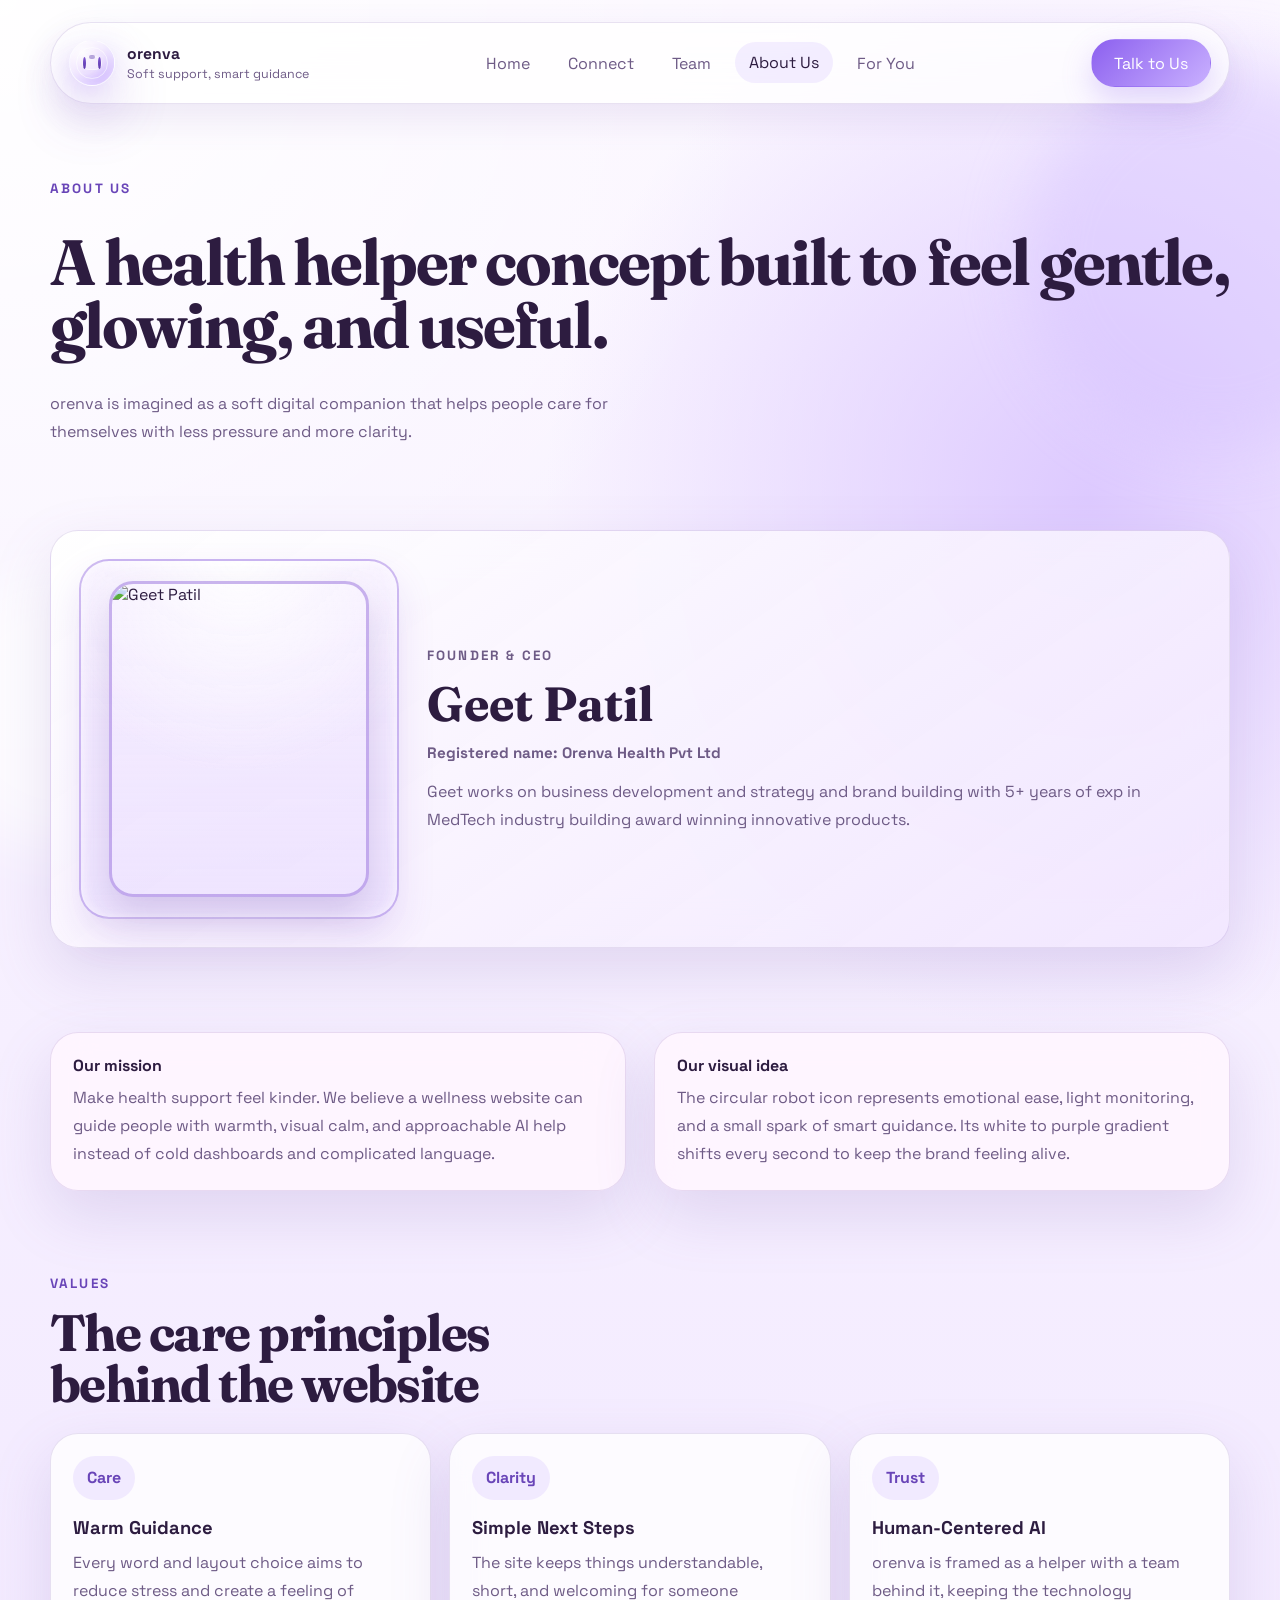
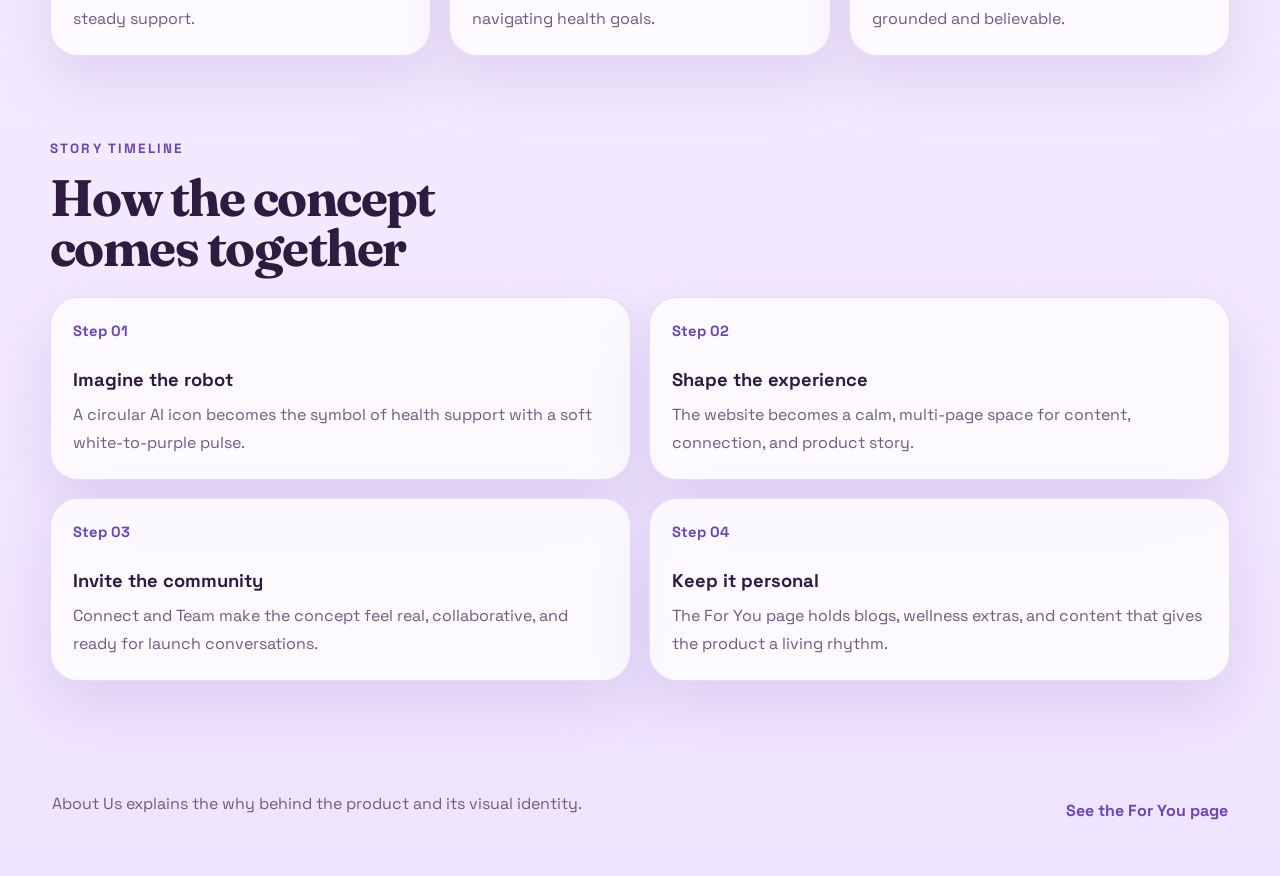
==== about.html @ 9d2106e4 "Add files via upload" ====
<!doctype html>
<html lang="en">
  <head>
    <meta charset="UTF-8" />
    <meta name="viewport" content="width=device-width, initial-scale=1.0" />
    <title>About Us | orenva</title>
    <meta
      name="description"
      content="Learn the story, mission, and values behind the orenva health-helper robot website."
    />
    <link rel="stylesheet" href="./styles.css" />
    <script defer src="./main.js"></script>
  </head>
  <body data-page="about">
    <div class="site-shell">
      <header class="site-header">
        <a class="brand" href="./index.html" aria-label="orenva home">
          <span class="brand-mark">
            <span class="orb-bot orb-bot--small" data-orb aria-hidden="true">
              <span class="orb-face">
                <span class="eye"></span>
                <span class="eye"></span>
                <span class="mouth"></span>
              </span>
            </span>
          </span>
          <span class="brand-copy">
            <strong>orenva</strong>
            <small>Soft support, smart guidance</small>
          </span>
        </a>

        <nav class="site-nav" aria-label="Primary">
          <a href="./index.html" data-nav-link="home">Home</a>
          <a href="./connect.html" data-nav-link="connect">Connect</a>
          <a href="./team.html" data-nav-link="team">Team</a>
          <a href="./about.html" data-nav-link="about">About Us</a>
          <a href="./for-you.html" data-nav-link="for-you">For You</a>
        </nav>

        <a class="button nav-cta" href="./connect.html">Talk to Us</a>
      </header>

      <main class="page-main">
        <section class="page-hero" data-reveal>
          <p class="eyebrow">About Us</p>
          <h1 class="page-title">A health helper concept built to feel gentle, glowing, and useful.</h1>
          <p class="page-subtitle">
            orenva is imagined as a soft digital companion that helps
            people care for themselves with less pressure and more clarity.
          </p>
        </section>

        <section class="section" data-reveal>
          <article class="team-card founder-card founder-card--about">
            <div class="founder-portrait-frame">
              <img
                class="founder-portrait"
                src="./assets/geet-patil-photo.jpeg"
                alt="Geet Patil"
              />
            </div>
            <div class="founder-copy">
              <p class="eyebrow founder-label">Founder &amp; CEO</p>
              <h2>Geet Patil</h2>
              <p class="registered-name">Registered name: Orenva Health Pvt Ltd</p>
              <p>
                Geet works on business development and strategy and brand
                building with 5+ years of exp in MedTech industry building award
                winning innovative products.
              </p>
            </div>
          </article>
        </section>

        <section class="section about-layout">
          <div class="page-intro" data-reveal>
            <div class="page-panel">
              <strong>Our mission</strong>
              <p class="footer-note">
                Make health support feel kinder. We believe a wellness website
                can guide people with warmth, visual calm, and approachable AI
                help instead of cold dashboards and complicated language.
              </p>
            </div>
          </div>

          <aside data-reveal>
            <div class="page-panel">
              <strong>Our visual idea</strong>
              <p class="footer-note">
                The circular robot icon represents emotional ease, light
                monitoring, and a small spark of smart guidance. Its white to
                purple gradient shifts every second to keep the brand feeling
                alive.
              </p>
            </div>
          </aside>
        </section>

        <section class="section" data-reveal>
          <div class="section-heading">
            <p class="eyebrow">Values</p>
            <h2 class="section-title">The care principles behind the website</h2>
          </div>

          <div class="card-grid card-grid--three">
            <article class="surface-card">
              <span class="icon-chip">Care</span>
              <h3>Warm Guidance</h3>
              <p>Every word and layout choice aims to reduce stress and create a feeling of steady support.</p>
            </article>
            <article class="surface-card">
              <span class="icon-chip">Clarity</span>
              <h3>Simple Next Steps</h3>
              <p>The site keeps things understandable, short, and welcoming for someone navigating health goals.</p>
            </article>
            <article class="surface-card">
              <span class="icon-chip">Trust</span>
              <h3>Human-Centered AI</h3>
              <p>orenva is framed as a helper with a team behind it, keeping the technology grounded and believable.</p>
            </article>
          </div>
        </section>

        <section class="section" data-reveal>
          <div class="section-heading">
            <p class="eyebrow">Story Timeline</p>
            <h2 class="section-title">How the concept comes together</h2>
          </div>

          <div class="timeline">
            <article class="timeline-item">
              <span>Step 01</span>
              <h3>Imagine the robot</h3>
              <p>A circular AI icon becomes the symbol of health support with a soft white-to-purple pulse.</p>
            </article>
            <article class="timeline-item">
              <span>Step 02</span>
              <h3>Shape the experience</h3>
              <p>The website becomes a calm, multi-page space for content, connection, and product story.</p>
            </article>
            <article class="timeline-item">
              <span>Step 03</span>
              <h3>Invite the community</h3>
              <p>Connect and Team make the concept feel real, collaborative, and ready for launch conversations.</p>
            </article>
            <article class="timeline-item">
              <span>Step 04</span>
              <h3>Keep it personal</h3>
              <p>The For You page holds blogs, wellness extras, and content that gives the product a living rhythm.</p>
            </article>
          </div>
        </section>
      </main>

      <footer class="site-footer">
        <p>About Us explains the why behind the product and its visual identity.</p>
        <a class="text-link" href="./for-you.html">See the For You page</a>
      </footer>
    </div>
  </body>
</html>
---- styles.css ----
@import url("https://fonts.googleapis.com/css2?family=Fraunces:wght@600;700&family=Space+Grotesk:wght@400;500;700&display=swap");

:root {
  color-scheme: light;
  --bg: #f7f1ff;
  --bg-soft: #f1e7ff;
  --surface: rgba(255, 255, 255, 0.78);
  --surface-strong: #ffffff;
  --surface-tint: rgba(255, 245, 255, 0.9);
  --ink: #2d1c40;
  --ink-soft: #6e5b86;
  --line: rgba(129, 95, 179, 0.18);
  --accent: #b391ff;
  --accent-strong: #8e63f0;
  --accent-deep: #6945b8;
  --accent-fog: rgba(179, 145, 255, 0.18);
  --shadow: 0 24px 60px rgba(130, 99, 176, 0.18);
  --radius-xl: 28px;
  --radius-lg: 22px;
  --radius-md: 16px;
  --transition: 220ms ease;
}

*,
*::before,
*::after {
  box-sizing: border-box;
}

html {
  scroll-behavior: smooth;
}

body {
  margin: 0;
  min-height: 100vh;
  color: var(--ink);
  font-family: "Space Grotesk", sans-serif;
  background:
    radial-gradient(circle at top left, rgba(255, 255, 255, 0.95), rgba(255, 255, 255, 0) 28%),
    radial-gradient(circle at 85% 20%, rgba(218, 197, 255, 0.9), rgba(218, 197, 255, 0) 24%),
    linear-gradient(180deg, #fcf8ff 0%, #f6efff 42%, #efe4ff 100%);
  overflow-x: hidden;
  position: relative;
}

body::before,
body::after {
  content: "";
  position: fixed;
  inset: auto;
  border-radius: 999px;
  z-index: 0;
  filter: blur(30px);
  pointer-events: none;
}

body::before {
  width: 24rem;
  height: 24rem;
  top: 4rem;
  right: -8rem;
  background: rgba(213, 194, 255, 0.45);
}

body::after {
  width: 18rem;
  height: 18rem;
  bottom: 3rem;
  left: -5rem;
  background: rgba(255, 255, 255, 0.7);
}

a {
  color: inherit;
  text-decoration: none;
}

img {
  max-width: 100%;
  display: block;
}

.site-shell {
  width: min(1180px, calc(100% - 32px));
  margin: 0 auto;
  padding: 22px 0 40px;
  position: relative;
  z-index: 1;
}

.site-header {
  position: sticky;
  top: 18px;
  z-index: 4;
  display: flex;
  align-items: center;
  justify-content: space-between;
  gap: 18px;
  flex-wrap: wrap;
  padding: 16px 18px;
  border: 1px solid var(--line);
  border-radius: 999px;
  background: rgba(255, 255, 255, 0.76);
  backdrop-filter: blur(18px);
  box-shadow: 0 14px 36px rgba(118, 84, 170, 0.12);
}

.brand {
  display: inline-flex;
  align-items: center;
  gap: 12px;
}

.brand-copy {
  display: grid;
  gap: 2px;
}

.brand-copy strong {
  font-size: 0.98rem;
}

.brand-copy small {
  color: var(--ink-soft);
  font-size: 0.78rem;
}

.site-nav {
  display: flex;
  align-items: center;
  justify-content: center;
  flex-wrap: wrap;
  gap: 10px;
}

.site-nav a {
  padding: 10px 14px;
  border-radius: 999px;
  color: var(--ink-soft);
  transition:
    color var(--transition),
    background-color var(--transition),
    transform var(--transition);
}

.site-nav a:hover,
.site-nav a.is-active {
  color: var(--ink);
  background: rgba(179, 145, 255, 0.15);
  transform: translateY(-1px);
}

.page-main {
  padding-top: 34px;
}

.hero,
.section--split,
.connect-layout,
.about-layout {
  display: grid;
  grid-template-columns: repeat(2, minmax(0, 1fr));
  gap: 28px;
  align-items: center;
}

.hero {
  min-height: calc(100vh - 180px);
}

.hero-copy,
.hero-visual,
.section-copy,
.page-intro {
  position: relative;
}

.eyebrow {
  margin: 0 0 16px;
  font-size: 0.84rem;
  font-weight: 700;
  letter-spacing: 0.16em;
  text-transform: uppercase;
  color: var(--accent-deep);
}

.display,
.section-title,
.page-title {
  margin: 0;
  font-family: "Fraunces", serif;
  line-height: 0.98;
  letter-spacing: -0.03em;
}

.display {
  font-size: clamp(3.4rem, 7vw, 6.4rem);
  max-width: 11ch;
}

.page-title {
  font-size: clamp(2.8rem, 5vw, 4.8rem);
}

.section-title {
  font-size: clamp(2.1rem, 4vw, 3.2rem);
  max-width: 14ch;
}

.lead,
.section-subtitle,
.page-subtitle,
.surface-card p,
.team-card p,
.stat-card p,
.contact-card p,
.resource-card p,
.quote-card p,
.timeline-item p,
.footer-note {
  margin: 0;
  line-height: 1.75;
  color: var(--ink-soft);
}

.lead {
  margin-top: 20px;
  max-width: 58ch;
  font-size: 1.05rem;
}

.page-subtitle,
.section-subtitle {
  margin-top: 16px;
  max-width: 62ch;
}

.section,
.page-hero {
  padding: 42px 0;
}

.section-heading {
  margin-bottom: 24px;
}

.hero-actions,
.chip-row,
.meta-row {
  display: flex;
  align-items: center;
  gap: 14px;
  flex-wrap: wrap;
}

.button,
button,
input,
select,
textarea {
  font: inherit;
}

.button {
  display: inline-flex;
  align-items: center;
  justify-content: center;
  min-height: 48px;
  padding: 0 20px;
  border-radius: 999px;
  border: 1px solid transparent;
  background: linear-gradient(135deg, #8c60ef 0%, #c9b0ff 100%);
  color: #ffffff;
  box-shadow: 0 12px 30px rgba(142, 99, 240, 0.26);
  transition:
    transform var(--transition),
    box-shadow var(--transition),
    background-color var(--transition);
}

.button:hover {
  transform: translateY(-2px);
  box-shadow: 0 16px 34px rgba(142, 99, 240, 0.3);
}

.button-secondary {
  color: var(--ink);
  border-color: var(--line);
  background: rgba(255, 255, 255, 0.7);
  box-shadow: none;
}

.nav-cta {
  min-width: 120px;
}

.metric-list,
.stat-stack {
  display: grid;
  gap: 16px;
}

.metric-list {
  margin-top: 26px;
  grid-template-columns: repeat(3, minmax(0, 1fr));
}

.metric,
.stat-card,
.surface-card,
.contact-card,
.team-card,
.resource-card,
.quote-card,
.timeline-item,
.page-panel {
  border: 1px solid var(--line);
  border-radius: var(--radius-xl);
  background: var(--surface);
  backdrop-filter: blur(20px);
  box-shadow: var(--shadow);
}

.metric {
  padding: 18px;
}

.metric strong,
.stat-card strong {
  display: block;
  font-size: 1.15rem;
  margin-bottom: 8px;
}

.metric span,
.stat-label,
.team-role,
.blog-meta,
.timeline-item span {
  color: var(--ink-soft);
  font-size: 0.92rem;
}

.spotlight-panel {
  position: relative;
  padding: 28px;
  border-radius: 34px;
  background:
    linear-gradient(145deg, rgba(255, 255, 255, 0.9), rgba(244, 232, 255, 0.82)),
    linear-gradient(180deg, rgba(255, 255, 255, 0.6), rgba(255, 255, 255, 0));
  border: 1px solid rgba(129, 95, 179, 0.16);
  box-shadow: 0 30px 70px rgba(111, 77, 170, 0.18);
}

.orb-stage {
  position: relative;
  min-height: 360px;
  display: grid;
  place-items: center;
  overflow: hidden;
}

.orb-halo {
  position: absolute;
  border-radius: 999px;
  border: 1px solid rgba(180, 145, 255, 0.36);
}

.orb-halo--one {
  width: 72%;
  height: 72%;
}

.orb-halo--two {
  width: 88%;
  height: 88%;
  border-style: dashed;
  opacity: 0.7;
}

.orb-bot {
  position: relative;
  display: grid;
  place-items: center;
  aspect-ratio: 1;
  border-radius: 50%;
  background:
    radial-gradient(circle at 30% 28%, #ffffff 0%, #faf7ff 24%, #e9ddff 48%, #cfb4ff 72%, #af83ff 100%);
  border: 1px solid rgba(255, 255, 255, 0.88);
  box-shadow:
    inset 0 2px 16px rgba(255, 255, 255, 0.88),
    0 28px 56px rgba(138, 96, 201, 0.24);
  transition:
    background 900ms ease,
    box-shadow 900ms ease,
    transform 400ms ease;
  animation: orb-float 4s ease-in-out infinite;
}

.orb-bot::before {
  content: "";
  position: absolute;
  inset: -12%;
  z-index: -1;
  border-radius: inherit;
  background: conic-gradient(
    from 90deg,
    rgba(255, 255, 255, 0.05),
    rgba(195, 165, 255, 0.52),
    rgba(255, 255, 255, 0.08),
    rgba(214, 199, 255, 0.38)
  );
  filter: blur(12px);
}

.orb-bot::after {
  content: "";
  position: absolute;
  inset: 14%;
  border-radius: inherit;
  border: 1px solid rgba(255, 255, 255, 0.55);
}

.orb-bot[data-tone="white"] {
  background:
    radial-gradient(circle at 30% 28%, #ffffff 0%, #fffefe 26%, #f7f2ff 48%, #e2d7ff 72%, #cdb9f6 100%);
  box-shadow:
    inset 0 2px 16px rgba(255, 255, 255, 0.92),
    0 28px 56px rgba(138, 96, 201, 0.18);
}

.orb-bot[data-tone="purple"] {
  background:
    radial-gradient(circle at 30% 28%, #ffffff 0%, #f8f0ff 24%, #ecdfff 46%, #d0b8ff 68%, #a977ff 100%);
  box-shadow:
    inset 0 2px 16px rgba(255, 255, 255, 0.92),
    0 28px 56px rgba(125, 76, 205, 0.3);
}

.orb-bot--hero {
  width: min(340px, 72vw);
}

.orb-bot--small {
  width: 46px;
}

.orb-face {
  position: relative;
  width: 45%;
  height: 32%;
  display: flex;
  align-items: center;
  justify-content: center;
  gap: 12px;
  border-radius: 999px;
  background: rgba(255, 255, 255, 0.42);
  border: 1px solid rgba(255, 255, 255, 0.62);
  backdrop-filter: blur(10px);
}

.eye {
  width: 12px;
  height: 12px;
  border-radius: 50%;
  background: linear-gradient(180deg, #7f57d0 0%, #5c39ab 100%);
  box-shadow: 0 0 18px rgba(127, 87, 208, 0.35);
}

.mouth {
  position: absolute;
  bottom: 10px;
  width: 32%;
  height: 4px;
  border-radius: 999px;
  background: rgba(92, 57, 171, 0.42);
}

.hero-dashboard {
  display: grid;
  grid-template-columns: repeat(2, minmax(0, 1fr));
  gap: 16px;
  margin-top: 18px;
}

.stat-card,
.surface-card,
.contact-card,
.team-card,
.resource-card,
.timeline-item,
.page-panel {
  padding: 22px;
}

.stat-label,
.text-link {
  display: inline-flex;
  align-items: center;
  gap: 8px;
}

.text-link {
  margin-top: 14px;
  color: var(--accent-deep);
  font-weight: 700;
}

.text-link:hover {
  text-decoration: underline;
}

.card-grid,
.team-grid,
.blog-grid,
.contact-grid,
.mini-grid,
.timeline {
  display: grid;
  gap: 18px;
}

.contact-grid--offset {
  margin-top: 18px;
}

.card-grid--three,
.team-grid,
.contact-grid,
.mini-grid {
  grid-template-columns: repeat(3, minmax(0, 1fr));
}

.card-grid--two,
.blog-grid,
.timeline {
  grid-template-columns: repeat(2, minmax(0, 1fr));
}

.surface-card h3,
.team-card h3,
.resource-card h3,
.contact-card h3,
.timeline-item h3 {
  margin: 16px 0 10px;
  font-size: 1.15rem;
}

.surface-card--feature {
  min-height: 220px;
}

.icon-chip,
.chip {
  display: inline-flex;
  align-items: center;
  justify-content: center;
  min-width: 44px;
  min-height: 44px;
  padding: 0 14px;
  border-radius: 999px;
  background: rgba(179, 145, 255, 0.16);
  color: var(--accent-deep);
  font-weight: 700;
}

.chip {
  min-height: 38px;
  min-width: unset;
  font-size: 0.92rem;
}

.list {
  margin: 20px 0 0;
  padding-left: 18px;
  color: var(--ink-soft);
  line-height: 1.9;
}

.quote-card {
  padding: 28px;
  background:
    linear-gradient(145deg, rgba(255, 255, 255, 0.9), rgba(243, 233, 255, 0.84));
}

.quote-card p {
  font-family: "Fraunces", serif;
  font-size: 1.6rem;
  line-height: 1.35;
  color: var(--ink);
}

.quote-card span {
  display: inline-block;
  margin-top: 16px;
  color: var(--ink-soft);
}

.page-hero {
  display: grid;
  gap: 18px;
}

.page-panel {
  background: var(--surface-tint);
}

.contact-card strong,
.page-panel strong {
  display: block;
  margin-bottom: 8px;
}

.connect-form {
  display: grid;
  gap: 16px;
}

.field {
  display: grid;
  gap: 8px;
}

label {
  font-weight: 700;
  font-size: 0.94rem;
}

input,
select,
textarea {
  width: 100%;
  border: 1px solid rgba(131, 98, 179, 0.2);
  border-radius: 18px;
  background: rgba(255, 255, 255, 0.9);
  color: var(--ink);
  padding: 14px 16px;
  outline: none;
  transition:
    border-color var(--transition),
    box-shadow var(--transition),
    transform var(--transition);
}

textarea {
  min-height: 150px;
  resize: vertical;
}

input:focus,
select:focus,
textarea:focus {
  border-color: rgba(142, 99, 240, 0.4);
  box-shadow: 0 0 0 4px rgba(142, 99, 240, 0.12);
  transform: translateY(-1px);
}

.form-status {
  margin: 0;
  padding: 14px 16px;
  border-radius: 18px;
  background: rgba(179, 145, 255, 0.14);
  color: var(--accent-deep);
}

.avatar {
  width: 74px;
  height: 74px;
  border-radius: 24px;
  display: grid;
  place-items: center;
  font-family: "Fraunces", serif;
  font-size: 1.4rem;
  background: linear-gradient(145deg, #ffffff 0%, #ecdfff 100%);
  color: var(--accent-deep);
  box-shadow: inset 0 1px 10px rgba(255, 255, 255, 0.8);
}

.team-role {
  margin: 10px 0 0;
}

.founder-card {
  display: grid;
  grid-template-columns: minmax(240px, 320px) minmax(0, 1fr);
  gap: 28px;
  align-items: center;
  padding: 28px;
}

.founder-card h2 {
  margin: 0;
  font-family: "Fraunces", serif;
  font-size: clamp(2rem, 4vw, 3rem);
  line-height: 1;
}

.founder-card--about {
  background:
    linear-gradient(145deg, rgba(255, 255, 255, 0.94), rgba(241, 230, 255, 0.88));
}

.founder-copy {
  display: grid;
  gap: 12px;
}

.founder-label {
  margin-bottom: 0;
}

.registered-name {
  margin: 0;
  color: var(--accent-deep);
  font-size: 0.95rem;
  font-weight: 700;
}

.founder-portrait-frame {
  display: grid;
  place-items: center;
  min-height: 360px;
  padding: 20px;
  border-radius: 30px;
  border: 2px solid rgba(149, 110, 219, 0.42);
  background:
    radial-gradient(circle at top, rgba(255, 255, 255, 0.95), rgba(255, 255, 255, 0) 54%),
    linear-gradient(180deg, rgba(244, 235, 255, 0.92), rgba(233, 220, 255, 0.7));
  box-shadow:
    inset 0 1px 12px rgba(255, 255, 255, 0.75),
    0 18px 36px rgba(125, 76, 205, 0.15);
}

.founder-portrait {
  width: 100%;
  max-width: 260px;
  height: 100%;
  max-height: 420px;
  object-fit: cover;
  border-radius: 24px;
  border: 3px solid rgba(149, 110, 219, 0.5);
  box-shadow: 0 18px 34px rgba(86, 56, 150, 0.18);
}

.blog-card {
  padding: 24px;
  border-radius: var(--radius-xl);
  border: 1px solid var(--line);
  background:
    linear-gradient(145deg, rgba(255, 255, 255, 0.9), rgba(244, 236, 255, 0.86));
  box-shadow: var(--shadow);
}

.blog-card h3 {
  margin: 14px 0 10px;
  font-size: 1.18rem;
}

.blog-meta {
  display: inline-flex;
  align-items: center;
  padding: 8px 12px;
  border-radius: 999px;
  background: rgba(179, 145, 255, 0.12);
}

.timeline-item span {
  display: inline-block;
  margin-bottom: 12px;
  font-weight: 700;
  color: var(--accent-deep);
}

.site-footer {
  display: flex;
  align-items: center;
  justify-content: space-between;
  gap: 16px;
  flex-wrap: wrap;
  margin-top: 34px;
  padding: 20px 2px 6px;
  color: var(--ink-soft);
}

[data-reveal] {
  opacity: 0;
  transform: translateY(22px);
  transition:
    opacity 700ms ease,
    transform 700ms ease;
}

[data-reveal].is-visible {
  opacity: 1;
  transform: translateY(0);
}

@keyframes orb-float {
  0%,
  100% {
    transform: translateY(0);
  }
  50% {
    transform: translateY(-12px);
  }
}

@media (max-width: 960px) {
  .hero,
  .section--split,
  .connect-layout,
  .about-layout,
  .founder-card,
  .card-grid--two,
  .blog-grid,
  .timeline,
  .card-grid--three,
  .team-grid,
  .contact-grid,
  .mini-grid,
  .metric-list,
  .hero-dashboard {
    grid-template-columns: 1fr;
  }

  .site-header {
    border-radius: 28px;
  }

  .display,
  .page-title {
    max-width: none;
  }

  .hero {
    min-height: auto;
  }
}

@media (max-width: 680px) {
  .site-shell {
    width: min(100% - 20px, 1180px);
    padding-top: 14px;
  }

  .site-header {
    justify-content: center;
  }

  .spotlight-panel,
  .quote-card,
  .surface-card,
  .contact-card,
  .team-card,
  .blog-card,
  .resource-card,
  .timeline-item,
  .page-panel,
  .stat-card {
    padding: 20px;
  }

  .orb-stage {
    min-height: 290px;
  }

  .orb-bot--hero {
    width: min(260px, 72vw);
  }

  .founder-card {
    padding: 22px;
  }

  .founder-portrait-frame {
    min-height: 300px;
  }
}

@media (prefers-reduced-motion: reduce) {
  html {
    scroll-behavior: auto;
  }

  *,
  *::before,
  *::after {
    animation-duration: 0.01ms !important;
    animation-iteration-count: 1 !important;
    transition-duration: 0.01ms !important;
  }

  [data-reveal] {
    opacity: 1;
    transform: none;
  }
}
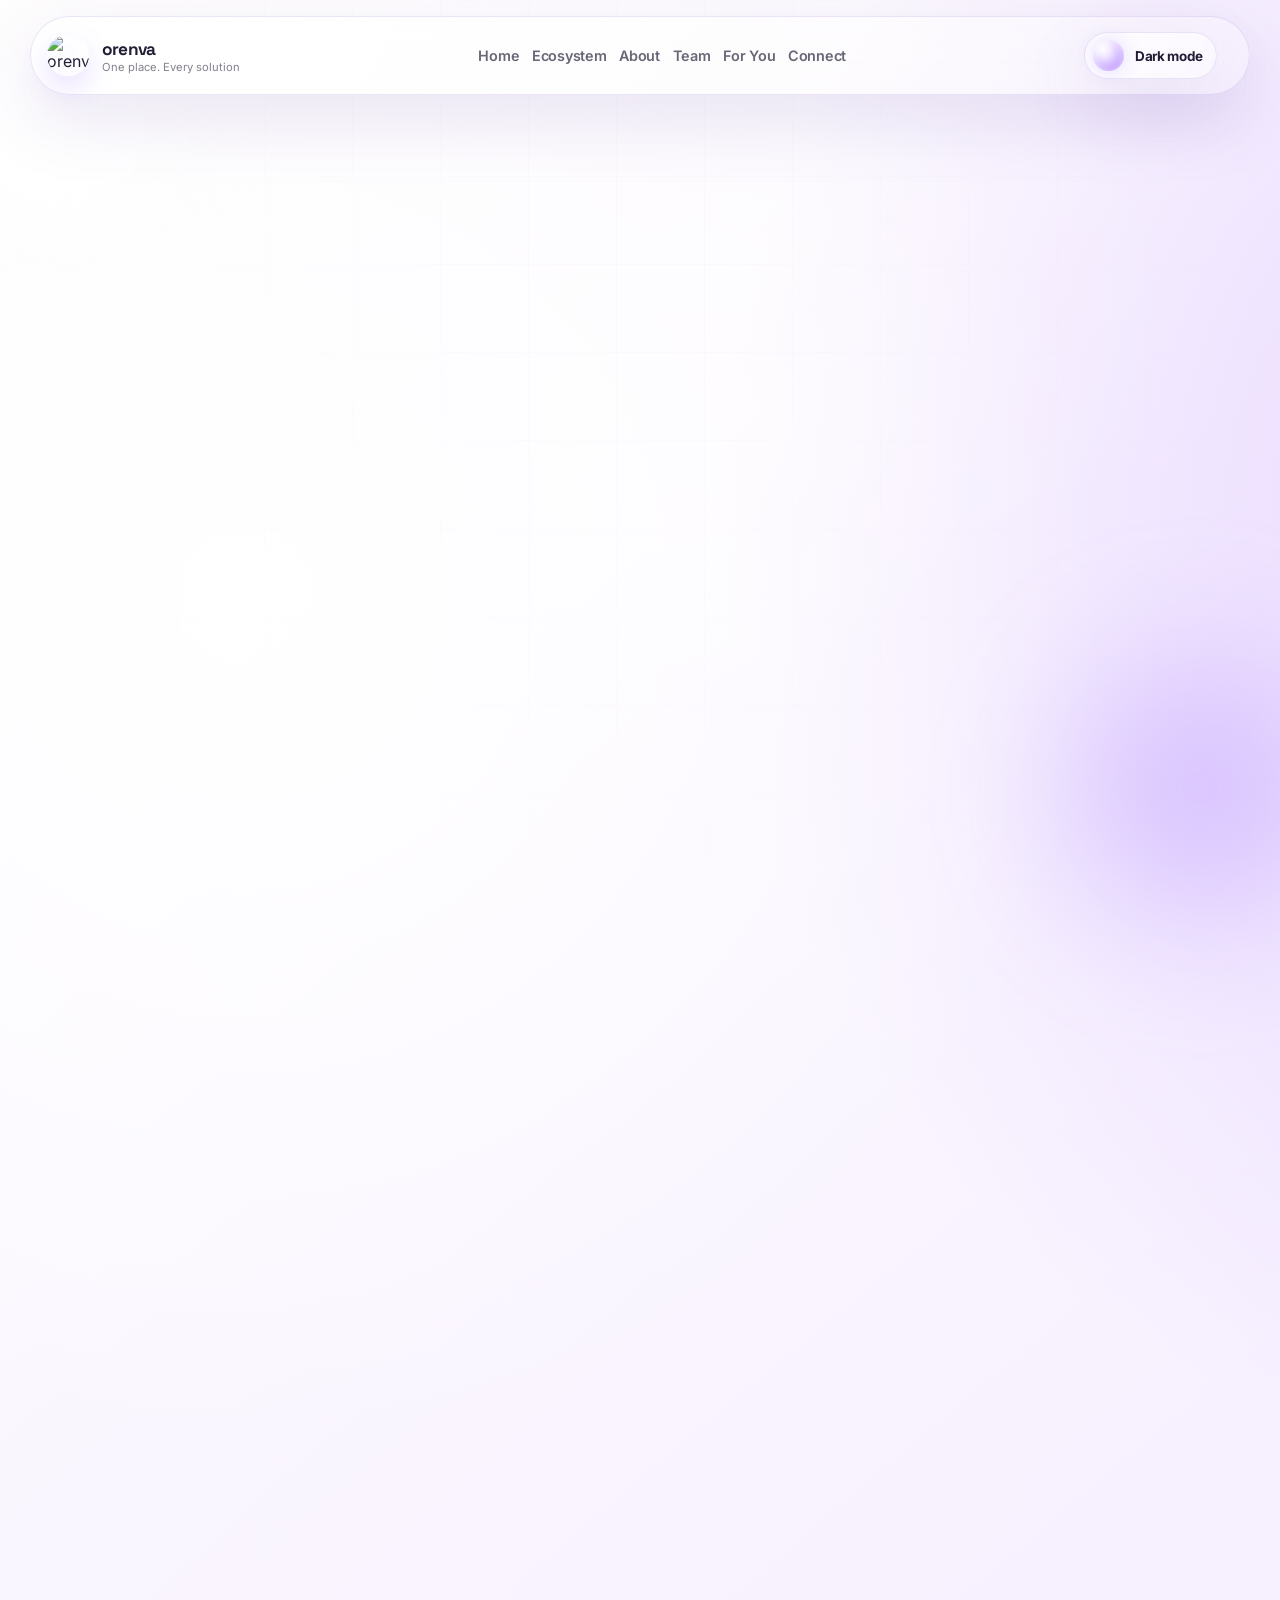
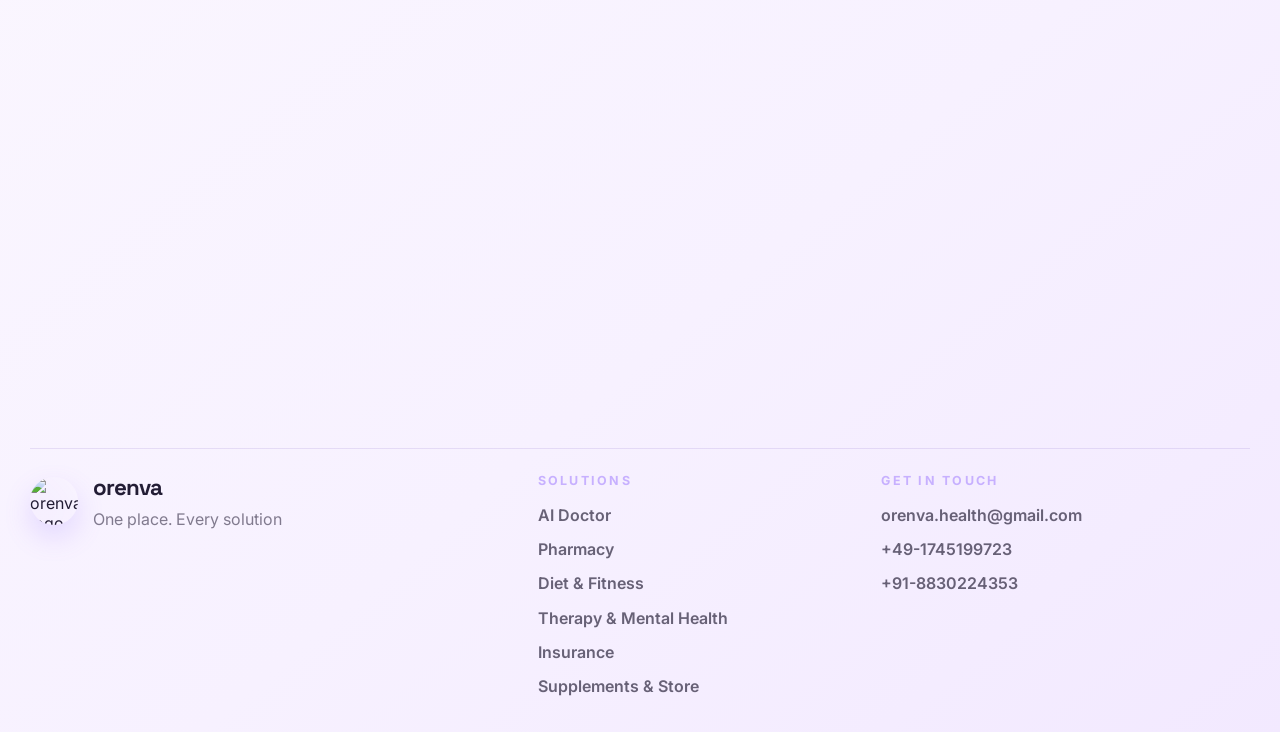
==== commit e293fd0e: "Add files via upload" ====
--- a/about.html
+++ b/about.html
@@ -1,163 +1,210 @@
 <!doctype html>
 <html lang="en">
   <head>
-    <meta charset="UTF-8" />
-    <meta name="viewport" content="width=device-width, initial-scale=1.0" />
-    <title>About Us | orenva</title>
+    <meta charset="utf-8" />
+    <meta
+      name="viewport"
+      content="width=device-width, initial-scale=1, viewport-fit=cover"
+    />
+    <title>About | orenva</title>
     <meta
       name="description"
-      content="Learn the story, mission, and values behind the orenva health-helper robot website."
+      content="Learn about orenva's mission, vision, and the future of unified healthcare AI."
     />
-    <link rel="stylesheet" href="./styles.css" />
-    <script defer src="./main.js"></script>
+    <link rel="icon" type="image/png" href="assets/orenva-logo.png" />
+    <link rel="apple-touch-icon" href="assets/orenva-logo.png" />
+    <link rel="preconnect" href="https://fonts.googleapis.com" />
+    <link rel="preconnect" href="https://fonts.gstatic.com" crossorigin />
+    <link
+      href="https://fonts.googleapis.com/css2?family=Inter:wght@400;500;600;700;800&amp;family=Space+Grotesk:wght@500;700&amp;display=swap"
+      rel="stylesheet"
+    />
+    <script>
+      (function () {
+        try {
+          var savedTheme = localStorage.getItem("orenva-theme");
+          if (savedTheme === "dark") {
+            document.documentElement.setAttribute("data-theme", "dark");
+          }
+        } catch (error) {}
+      })();
+    </script>
+    <link rel="stylesheet" href="styles.css" />
   </head>
-  <body data-page="about">
-    <div class="site-shell">
-      <header class="site-header">
-        <a class="brand" href="./index.html" aria-label="orenva home">
-          <span class="brand-mark">
-            <span class="orb-bot orb-bot--small" data-orb aria-hidden="true">
-              <span class="orb-face">
-                <span class="eye"></span>
-                <span class="eye"></span>
-                <span class="mouth"></span>
-              </span>
-            </span>
+  <body class="page-secondary page-about">
+    <div class="site-bg" aria-hidden="true"></div>
+    <div class="site-grid" aria-hidden="true"></div>
+
+    <header class="site-header">
+      <a class="brand" href="index.html" aria-label="orenva home">
+        <span class="brand-mark"><img class="brand-logo" src="assets/orenva-logo.png" alt="orenva logo" /></span>
+        <span class="brand-copy">
+          <strong>orenva</strong>
+          <span>One place. Every solution</span>
+        </span>
+      </a>
+
+      <button
+        class="menu-toggle"
+        type="button"
+        data-menu-toggle
+        aria-expanded="false"
+        aria-label="Toggle navigation"
+      >
+        <span></span>
+        <span></span>
+      </button>
+
+      <nav class="site-nav" data-menu>
+        <a href="index.html#hero">Home</a>
+        <a href="index.html#ecosystem">Ecosystem</a>
+        <a href="about.html">About</a>
+        <a href="team.html">Team</a>
+        <a href="for-you.html">For You</a>
+        <a href="connect.html">Connect</a>
+      </nav>
+
+      <button
+        class="theme-toggle"
+        type="button"
+        data-theme-toggle
+        aria-label="Toggle dark mode"
+        aria-pressed="false"
+      >
+        <span class="theme-toggle-orb"></span>
+        <span class="theme-toggle-text">Dark mode</span>
+      </button>
+    </header>
+
+    <main>
+      <section class="page-hero section-shell">
+        <div class="page-hero-copy" data-reveal>
+          <p class="eyebrow-pill">About orenva</p>
+          <h1>The future of healthcare should feel unified, calm, and intelligent.</h1>
+          <p>
+            orenva is built around one simple belief: healthcare works better when
+            guidance, fulfillment, support, and preventive care live in one
+            connected system instead of separate apps and disconnected providers.
+          </p>
+        </div>
+        <div class="page-orb-card glass-card" data-reveal>
+          <div class="page-orb"></div>
+          <p class="section-kicker">Living ecosystem</p>
+          <h2>Medical-grade trust with a premium AI interface.</h2>
+          <p>
+            Soft glass surfaces, flowing gradients, and smooth motion make the
+            product feel advanced without losing empathy.
+          </p>
+        </div>
+      </section>
+
+      <section class="section-shell content-section">
+        <div class="card-grid three-up">
+          <article class="glass-card reveal-card" data-reveal>
+            <p class="section-kicker">Mission</p>
+            <h3>Everything healthcare in one intelligent platform</h3>
+            <p>
+              Unite consultation, pharmacy, therapy, insurance, and wellness into
+              one coherent healthcare journey.
+            </p>
+          </article>
+          <article class="glass-card reveal-card" data-reveal>
+            <p class="section-kicker">Vision</p>
+            <h3>From fragmented care to connected care</h3>
+            <p>
+              Replace complexity with clarity so users feel guided at every stage of
+              their health journey.
+            </p>
+          </article>
+          <article class="glass-card reveal-card" data-reveal>
+            <p class="section-kicker">Design principle</p>
+            <h3>Advanced, reassuring, human-centered</h3>
+            <p>
+              The interface combines futuristic product storytelling with the calm
+              tone healthcare users need to trust.
+            </p>
+          </article>
+        </div>
+      </section>
+
+      <section class="section-shell content-section split-section">
+        <article class="glass-card large-copy-card" data-reveal>
+          <p class="section-kicker">Platform logic</p>
+          <h2>orenva behaves like one coordinated care layer.</h2>
+          <p>
+            A user can move from asking a health question to receiving pharmacy
+            guidance, wellness coaching, therapy support, insurance clarity, and
+            recommended products without losing context along the way.
+          </p>
+          <p>
+            That continuity is the core product idea: the platform becomes more
+            useful as it understands more of the user journey.
+          </p>
+        </article>
+
+        <div class="stack-column">
+          <article class="glass-card stacked-story" data-reveal>
+            <p class="section-kicker">Trust</p>
+            <p>Serious healthcare tone, clear language, and calm visual restraint.</p>
+          </article>
+          <article class="glass-card stacked-story" data-reveal>
+            <p class="section-kicker">Intelligence</p>
+            <p>AI acts like an orchestration layer, not just a chatbot surface.</p>
+          </article>
+          <article class="glass-card stacked-story" data-reveal>
+            <p class="section-kicker">Continuity</p>
+            <p>Every module compounds into one unified health context.</p>
+          </article>
+        </div>
+      </section>
+
+      <section class="section-shell content-section">
+        <article class="glass-card founder-card wide-founder" data-reveal>
+          <p class="section-kicker">Founder &amp; CEO</p>
+          <h2>Geet Patil</h2>
+          <p>
+            Geet works on business development and strategy and brand building with
+            5+ years of exp in MedTech industry building award winning innovative
+            products.
+          </p>
+        </article>
+      </section>
+    </main>
+
+    <footer class="site-footer">
+      <div class="footer-column footer-brand-column">
+        <a class="footer-brand-lockup" href="index.html" aria-label="orenva home">
+          <span class="brand-mark footer-mark">
+            <img class="brand-logo" src="assets/orenva-logo.png" alt="orenva logo" />
           </span>
-          <span class="brand-copy">
-            <strong>orenva</strong>
-            <small>Soft support, smart guidance</small>
-          </span>
+          <div>
+            <p class="footer-brand">orenva</p>
+            <p class="footer-copy">One place. Every solution</p>
+          </div>
         </a>
-
-        <nav class="site-nav" aria-label="Primary">
-          <a href="./index.html" data-nav-link="home">Home</a>
-          <a href="./connect.html" data-nav-link="connect">Connect</a>
-          <a href="./team.html" data-nav-link="team">Team</a>
-          <a href="./about.html" data-nav-link="about">About Us</a>
-          <a href="./for-you.html" data-nav-link="for-you">For You</a>
-        </nav>
-
-        <a class="button nav-cta" href="./connect.html">Talk to Us</a>
-      </header>
-
-      <main class="page-main">
-        <section class="page-hero" data-reveal>
-          <p class="eyebrow">About Us</p>
-          <h1 class="page-title">A health helper concept built to feel gentle, glowing, and useful.</h1>
-          <p class="page-subtitle">
-            orenva is imagined as a soft digital companion that helps
-            people care for themselves with less pressure and more clarity.
-          </p>
-        </section>
-
-        <section class="section" data-reveal>
-          <article class="team-card founder-card founder-card--about">
-            <div class="founder-portrait-frame">
-              <img
-                class="founder-portrait"
-                src="./assets/geet-patil-photo.jpeg"
-                alt="Geet Patil"
-              />
-            </div>
-            <div class="founder-copy">
-              <p class="eyebrow founder-label">Founder &amp; CEO</p>
-              <h2>Geet Patil</h2>
-              <p class="registered-name">Registered name: Orenva Health Pvt Ltd</p>
-              <p>
-                Geet works on business development and strategy and brand
-                building with 5+ years of exp in MedTech industry building award
-                winning innovative products.
-              </p>
-            </div>
-          </article>
-        </section>
-
-        <section class="section about-layout">
-          <div class="page-intro" data-reveal>
-            <div class="page-panel">
-              <strong>Our mission</strong>
-              <p class="footer-note">
-                Make health support feel kinder. We believe a wellness website
-                can guide people with warmth, visual calm, and approachable AI
-                help instead of cold dashboards and complicated language.
-              </p>
-            </div>
-          </div>
-
-          <aside data-reveal>
-            <div class="page-panel">
-              <strong>Our visual idea</strong>
-              <p class="footer-note">
-                The circular robot icon represents emotional ease, light
-                monitoring, and a small spark of smart guidance. Its white to
-                purple gradient shifts every second to keep the brand feeling
-                alive.
-              </p>
-            </div>
-          </aside>
-        </section>
-
-        <section class="section" data-reveal>
-          <div class="section-heading">
-            <p class="eyebrow">Values</p>
-            <h2 class="section-title">The care principles behind the website</h2>
-          </div>
-
-          <div class="card-grid card-grid--three">
-            <article class="surface-card">
-              <span class="icon-chip">Care</span>
-              <h3>Warm Guidance</h3>
-              <p>Every word and layout choice aims to reduce stress and create a feeling of steady support.</p>
-            </article>
-            <article class="surface-card">
-              <span class="icon-chip">Clarity</span>
-              <h3>Simple Next Steps</h3>
-              <p>The site keeps things understandable, short, and welcoming for someone navigating health goals.</p>
-            </article>
-            <article class="surface-card">
-              <span class="icon-chip">Trust</span>
-              <h3>Human-Centered AI</h3>
-              <p>orenva is framed as a helper with a team behind it, keeping the technology grounded and believable.</p>
-            </article>
-          </div>
-        </section>
-
-        <section class="section" data-reveal>
-          <div class="section-heading">
-            <p class="eyebrow">Story Timeline</p>
-            <h2 class="section-title">How the concept comes together</h2>
-          </div>
-
-          <div class="timeline">
-            <article class="timeline-item">
-              <span>Step 01</span>
-              <h3>Imagine the robot</h3>
-              <p>A circular AI icon becomes the symbol of health support with a soft white-to-purple pulse.</p>
-            </article>
-            <article class="timeline-item">
-              <span>Step 02</span>
-              <h3>Shape the experience</h3>
-              <p>The website becomes a calm, multi-page space for content, connection, and product story.</p>
-            </article>
-            <article class="timeline-item">
-              <span>Step 03</span>
-              <h3>Invite the community</h3>
-              <p>Connect and Team make the concept feel real, collaborative, and ready for launch conversations.</p>
-            </article>
-            <article class="timeline-item">
-              <span>Step 04</span>
-              <h3>Keep it personal</h3>
-              <p>The For You page holds blogs, wellness extras, and content that gives the product a living rhythm.</p>
-            </article>
-          </div>
-        </section>
-      </main>
-
-      <footer class="site-footer">
-        <p>About Us explains the why behind the product and its visual identity.</p>
-        <a class="text-link" href="./for-you.html">See the For You page</a>
-      </footer>
-    </div>
+      </div>
+      <div class="footer-column">
+        <p class="footer-heading">Solutions</p>
+        <div class="footer-links footer-stack">
+          <a href="index.html#ecosystem">AI Doctor</a>
+          <a href="index.html#ecosystem">Pharmacy</a>
+          <a href="index.html#ecosystem">Diet &amp; Fitness</a>
+          <a href="index.html#ecosystem">Therapy &amp; Mental Health</a>
+          <a href="index.html#ecosystem">Insurance</a>
+          <a href="index.html#ecosystem">Supplements &amp; Store</a>
+        </div>
+      </div>
+      <div class="footer-column">
+        <p class="footer-heading">Get in touch</p>
+        <div class="footer-contact">
+          <a href="mailto:orenva.health@gmail.com">orenva.health@gmail.com</a>
+          <a href="tel:+491745199723">+49-1745199723</a>
+          <a href="tel:+918830224353">+91-8830224353</a>
+        </div>
+      </div>
+    </footer>
+
+    <script src="https://unpkg.com/three@0.164.1/build/three.min.js"></script>
+    <script src="main.js"></script>
   </body>
 </html>
--- a/styles.css
+++ b/styles.css
@@ -1,24 +1,76 @@
-@import url("https://fonts.googleapis.com/css2?family=Fraunces:wght@600;700&family=Space+Grotesk:wght@400;500;700&display=swap");
-
 :root {
   color-scheme: light;
-  --bg: #f7f1ff;
-  --bg-soft: #f1e7ff;
-  --surface: rgba(255, 255, 255, 0.78);
-  --surface-strong: #ffffff;
-  --surface-tint: rgba(255, 245, 255, 0.9);
-  --ink: #2d1c40;
-  --ink-soft: #6e5b86;
-  --line: rgba(129, 95, 179, 0.18);
-  --accent: #b391ff;
-  --accent-strong: #8e63f0;
-  --accent-deep: #6945b8;
-  --accent-fog: rgba(179, 145, 255, 0.18);
-  --shadow: 0 24px 60px rgba(130, 99, 176, 0.18);
-  --radius-xl: 28px;
-  --radius-lg: 22px;
-  --radius-md: 16px;
-  --transition: 220ms ease;
+  --bg-1: #fffefe;
+  --bg-2: #f7f1ff;
+  --bg-3: #eadbff;
+  --bg-4: #fef9ff;
+  --ink: #231d35;
+  --ink-soft: rgba(35, 29, 53, 0.72);
+  --ink-muted: rgba(35, 29, 53, 0.68);
+  --ink-faint: rgba(35, 29, 53, 0.56);
+  --iris: #8f67ff;
+  --iris-soft: #c7b0ff;
+  --white-soft: rgba(255, 255, 255, 0.76);
+  --white-subtle: rgba(255, 255, 255, 0.42);
+  --line: rgba(134, 98, 201, 0.16);
+  --line-strong: rgba(255, 255, 255, 0.52);
+  --shadow: 0 24px 70px rgba(104, 76, 167, 0.14);
+  --shadow-strong: 0 30px 80px rgba(118, 84, 199, 0.2);
+  --glass-surface-1: rgba(255, 255, 255, 0.76);
+  --glass-surface-2: rgba(255, 255, 255, 0.26);
+  --glass-highlight: rgba(255, 255, 255, 0.48);
+  --glass-inner-line: rgba(255, 255, 255, 0.22);
+  --glass-panel-1: rgba(255, 255, 255, 0.86);
+  --glass-panel-2: rgba(255, 255, 255, 0.32);
+  --surface-muted: rgba(255, 255, 255, 0.54);
+  --surface-muted-strong: rgba(255, 255, 255, 0.62);
+  --surface-muted-soft: rgba(255, 255, 255, 0.42);
+  --surface-field: rgba(255, 255, 255, 0.56);
+  --surface-backdrop: rgba(255, 255, 255, 0.14);
+  --feature-glass-1: rgba(255, 255, 255, 0.74);
+  --feature-glass-2: rgba(255, 255, 255, 0.28);
+  --feature-glow: rgba(255, 255, 255, 0.52);
+  --feature-tint: rgba(143, 103, 255, 0.12);
+  --radius-xl: 2rem;
+  --radius-lg: 1.5rem;
+  --radius-md: 1.1rem;
+  --max-width: 1220px;
+  --motion-smooth: 920ms cubic-bezier(0.19, 1, 0.22, 1);
+  --motion-float: 1200ms cubic-bezier(0.16, 1, 0.3, 1);
+  --motion-quick: 380ms cubic-bezier(0.22, 1, 0.36, 1);
+}
+
+html[data-theme="dark"] {
+  color-scheme: dark;
+  --bg-1: #06050d;
+  --bg-2: #100d1f;
+  --bg-3: #18122d;
+  --bg-4: #090711;
+  --ink: #fcf9ff;
+  --ink-soft: rgba(252, 249, 255, 0.9);
+  --ink-muted: rgba(252, 249, 255, 0.82);
+  --ink-faint: rgba(252, 249, 255, 0.68);
+  --iris: #c09bff;
+  --iris-soft: #eadbff;
+  --line: rgba(194, 162, 255, 0.24);
+  --line-strong: rgba(255, 255, 255, 0.2);
+  --shadow: 0 24px 70px rgba(0, 0, 0, 0.5);
+  --shadow-strong: 0 34px 84px rgba(0, 0, 0, 0.62);
+  --glass-surface-1: rgba(22, 18, 38, 0.92);
+  --glass-surface-2: rgba(9, 7, 18, 0.74);
+  --glass-highlight: rgba(255, 255, 255, 0.14);
+  --glass-inner-line: rgba(255, 255, 255, 0.12);
+  --glass-panel-1: rgba(20, 16, 35, 0.94);
+  --glass-panel-2: rgba(9, 7, 18, 0.78);
+  --surface-muted: rgba(28, 23, 47, 0.86);
+  --surface-muted-strong: rgba(36, 30, 60, 0.94);
+  --surface-muted-soft: rgba(24, 20, 42, 0.76);
+  --surface-field: rgba(17, 13, 31, 0.88);
+  --surface-backdrop: rgba(4, 4, 10, 0.58);
+  --feature-glass-1: rgba(33, 27, 57, 0.88);
+  --feature-glass-2: rgba(11, 9, 22, 0.7);
+  --feature-glow: rgba(255, 255, 255, 0.16);
+  --feature-tint: rgba(192, 155, 255, 0.18);
 }
 
 *,
@@ -34,41 +86,57 @@
 body {
   margin: 0;
   min-height: 100vh;
+  overflow-x: hidden;
   color: var(--ink);
-  font-family: "Space Grotesk", sans-serif;
+  font-family: "Inter", sans-serif;
   background:
-    radial-gradient(circle at top left, rgba(255, 255, 255, 0.95), rgba(255, 255, 255, 0) 28%),
-    radial-gradient(circle at 85% 20%, rgba(218, 197, 255, 0.9), rgba(218, 197, 255, 0) 24%),
-    linear-gradient(180deg, #fcf8ff 0%, #f6efff 42%, #efe4ff 100%);
-  overflow-x: hidden;
-  position: relative;
+    radial-gradient(circle at 12% 16%, rgba(255, 255, 255, 0.98), rgba(255, 255, 255, 0) 24%),
+    radial-gradient(circle at 85% 14%, rgba(224, 202, 255, 0.82), rgba(224, 202, 255, 0) 28%),
+    radial-gradient(circle at 52% 86%, rgba(236, 220, 255, 0.86), rgba(236, 220, 255, 0) 24%),
+    linear-gradient(140deg, var(--bg-1), var(--bg-2), var(--bg-3), var(--bg-4));
+  background-size: 160% 160%, 160% 160%, 190% 190%, 220% 220%;
+  animation: body-flow 9.6s ease-in-out infinite alternate;
+  transition: color 260ms ease, background 260ms ease;
+}
+
+html[data-theme="dark"] body {
+  background:
+    radial-gradient(circle at 12% 16%, rgba(192, 155, 255, 0.16), rgba(192, 155, 255, 0) 24%),
+    radial-gradient(circle at 85% 14%, rgba(110, 84, 186, 0.24), rgba(110, 84, 186, 0) 28%),
+    radial-gradient(circle at 52% 86%, rgba(63, 50, 112, 0.36), rgba(63, 50, 112, 0) 24%),
+    linear-gradient(140deg, var(--bg-1), var(--bg-2), var(--bg-3), var(--bg-4));
+}
+
+body.panel-open {
+  overflow: hidden;
 }
 
 body::before,
 body::after {
   content: "";
   position: fixed;
-  inset: auto;
   border-radius: 999px;
+  filter: blur(52px);
+  pointer-events: none;
   z-index: 0;
-  filter: blur(30px);
-  pointer-events: none;
 }
 
 body::before {
+  top: -4rem;
+  left: -8rem;
   width: 24rem;
   height: 24rem;
-  top: 4rem;
-  right: -8rem;
-  background: rgba(213, 194, 255, 0.45);
+  background: radial-gradient(circle, rgba(255, 255, 255, 0.92), rgba(255, 255, 255, 0.1) 70%, transparent 82%);
+  animation: drift-a 22s ease-in-out infinite alternate;
 }
 
 body::after {
-  width: 18rem;
-  height: 18rem;
-  bottom: 3rem;
-  left: -5rem;
-  background: rgba(255, 255, 255, 0.7);
+  right: -6rem;
+  bottom: -4rem;
+  width: 22rem;
+  height: 22rem;
+  background: radial-gradient(circle, rgba(188, 154, 255, 0.56), rgba(188, 154, 255, 0.08) 70%, transparent 82%);
+  animation: drift-b 26s ease-in-out infinite alternate;
 }
 
 a {
@@ -76,823 +144,1627 @@
   text-decoration: none;
 }
 
-img {
+button,
+input {
+  font: inherit;
+}
+
+button {
+  cursor: pointer;
+}
+
+img,
+canvas {
+  display: block;
   max-width: 100%;
-  display: block;
-}
-
-.site-shell {
-  width: min(1180px, calc(100% - 32px));
-  margin: 0 auto;
-  padding: 22px 0 40px;
+}
+
+::selection {
+  background: rgba(143, 103, 255, 0.22);
+}
+
+.site-bg,
+.site-grid {
+  position: fixed;
+  inset: 0;
+  pointer-events: none;
+  z-index: 0;
+}
+
+.site-bg {
+  background:
+    radial-gradient(circle at center, rgba(255, 255, 255, 0.36), rgba(255, 255, 255, 0) 42%),
+    radial-gradient(circle at 68% 32%, rgba(208, 184, 255, 0.18), rgba(208, 184, 255, 0) 32%);
+  mix-blend-mode: screen;
+}
+
+.site-grid {
+  opacity: 0.32;
+  background-image:
+    linear-gradient(rgba(128, 95, 198, 0.08) 1px, transparent 1px),
+    linear-gradient(90deg, rgba(128, 95, 198, 0.08) 1px, transparent 1px);
+  background-size: 88px 88px;
+  mask-image: radial-gradient(circle at 50% 30%, rgba(0, 0, 0, 0.88), transparent 82%);
+}
+
+.scene-shell {
+  position: fixed;
+  inset: 0;
+  z-index: 0;
+  overflow: hidden;
+}
+
+#sceneCanvas {
+  width: 100%;
+  height: 100%;
+  touch-action: pan-y;
+}
+
+.scene-aura,
+.scene-pulse {
+  position: absolute;
+  inset: auto;
+  border-radius: 999px;
+  pointer-events: none;
+}
+
+.scene-aura {
+  width: 34rem;
+  height: 34rem;
+  filter: blur(38px);
+  opacity: 0.5;
+  transition: opacity 500ms ease, transform 500ms ease;
+}
+
+.scene-aura-one {
+  top: 12%;
+  right: 6%;
+  background: radial-gradient(circle, rgba(255, 255, 255, 0.7), rgba(255, 255, 255, 0));
+  animation: drift-c 18s ease-in-out infinite alternate;
+}
+
+.scene-aura-two {
+  bottom: 8%;
+  left: 10%;
+  background: radial-gradient(circle, rgba(183, 141, 255, 0.34), rgba(183, 141, 255, 0));
+  animation: drift-d 20s ease-in-out infinite alternate;
+}
+
+.scene-pulse {
+  left: 50%;
+  top: 40%;
+  width: 16rem;
+  height: 16rem;
+  transform: translate(-50%, -50%) scale(0.72);
+  opacity: 0;
+  background: radial-gradient(circle, rgba(255, 255, 255, 0.5), rgba(189, 151, 255, 0.12) 45%, transparent 70%);
+}
+
+.scene-pulse.is-live {
+  animation: scene-pulse 1.2s cubic-bezier(0.19, 1, 0.22, 1);
+}
+
+.site-header,
+.site-footer,
+main {
   position: relative;
-  z-index: 1;
 }
 
 .site-header {
   position: sticky;
-  top: 18px;
-  z-index: 4;
-  display: flex;
-  align-items: center;
-  justify-content: space-between;
-  gap: 18px;
-  flex-wrap: wrap;
-  padding: 16px 18px;
+  top: 1rem;
+  display: grid;
+  grid-template-columns: auto 1fr auto auto;
+  align-items: center;
+  gap: 1rem;
+  width: min(calc(100% - 2rem), var(--max-width));
+  margin: 1rem auto 0;
+  padding: 0.95rem 1rem;
   border: 1px solid var(--line);
   border-radius: 999px;
-  background: rgba(255, 255, 255, 0.76);
-  backdrop-filter: blur(18px);
-  box-shadow: 0 14px 36px rgba(118, 84, 170, 0.12);
+  background:
+    linear-gradient(135deg, var(--glass-surface-1), var(--glass-surface-2)),
+    radial-gradient(circle at top left, var(--glass-highlight), rgba(255, 255, 255, 0) 42%);
+  box-shadow: var(--shadow);
+  backdrop-filter: blur(24px);
+  z-index: 40;
+  transition:
+    transform 420ms cubic-bezier(0.19, 1, 0.22, 1),
+    opacity 280ms ease,
+    box-shadow 280ms ease;
+  will-change: transform;
+}
+
+body.header-hidden .site-header {
+  opacity: 0;
+  pointer-events: none;
+  transform: translate3d(0, calc(-100% - 1.2rem), 0);
+}
+
+body.menu-open .site-header,
+body.panel-open .site-header {
+  opacity: 1;
+  pointer-events: auto;
+  transform: translate3d(0, 0, 0);
+}
+
+main,
+.site-footer {
+  z-index: 2;
 }
 
 .brand {
   display: inline-flex;
   align-items: center;
-  gap: 12px;
+  gap: 0.85rem;
+  min-width: 0;
+}
+
+.brand-mark {
+  position: relative;
+  flex: none;
+  width: 2.6rem;
+  height: 2.6rem;
+  border-radius: 999px;
+  display: inline-flex;
+  align-items: center;
+  justify-content: center;
+  box-shadow: 0 12px 28px rgba(143, 103, 255, 0.2);
+  overflow: hidden;
+}
+
+.brand-logo {
+  width: 100%;
+  height: 100%;
+  object-fit: contain;
+  filter: drop-shadow(0 10px 18px rgba(143, 103, 255, 0.16));
 }
 
 .brand-copy {
-  display: grid;
-  gap: 2px;
+  display: flex;
+  flex-direction: column;
+  min-width: 0;
 }
 
 .brand-copy strong {
-  font-size: 0.98rem;
-}
-
-.brand-copy small {
-  color: var(--ink-soft);
-  font-size: 0.78rem;
+  font-family: "Space Grotesk", sans-serif;
+  font-size: 1.08rem;
+  font-weight: 700;
+  letter-spacing: -0.05em;
+  text-transform: lowercase;
+}
+
+.brand-copy span:last-child {
+  color: var(--ink-faint);
+  font-size: 0.7rem;
+  white-space: nowrap;
 }
 
 .site-nav {
   display: flex;
   align-items: center;
   justify-content: center;
+  gap: 0.8rem;
   flex-wrap: wrap;
-  gap: 10px;
-}
-
-.site-nav a {
-  padding: 10px 14px;
+}
+
+.site-nav a,
+.mini-link {
+  color: var(--ink-muted);
+  font-size: 0.9rem;
+  font-weight: 600;
+  letter-spacing: -0.02em;
+  transition: color 220ms ease, transform 220ms ease;
+}
+
+.site-nav a:hover,
+.site-nav a.is-active,
+.mini-link:hover {
+  color: var(--ink);
+  transform: translateY(-1px);
+}
+
+.header-links {
+  display: flex;
+  align-items: center;
+  gap: 0.9rem;
+  justify-self: end;
+}
+
+.theme-toggle {
+  display: inline-flex;
+  align-items: center;
+  gap: 0.7rem;
+  min-height: 2.9rem;
+  padding: 0.45rem 0.85rem 0.45rem 0.5rem;
+  border: 1px solid var(--line);
   border-radius: 999px;
+  background:
+    linear-gradient(135deg, var(--glass-surface-1), var(--glass-surface-2)),
+    radial-gradient(circle at top left, var(--glass-highlight), rgba(255, 255, 255, 0) 44%);
+  box-shadow: var(--shadow);
+  color: var(--ink);
+  justify-self: end;
+  backdrop-filter: blur(20px);
+  transition: transform 220ms ease, border-color 220ms ease;
+}
+
+.theme-toggle:hover {
+  transform: translateY(-1px);
+}
+
+.theme-toggle[aria-pressed="true"] {
+  border-color: rgba(184, 150, 255, 0.34);
+}
+
+.theme-toggle-orb {
+  position: relative;
+  display: inline-flex;
+  width: 1.9rem;
+  height: 1.9rem;
+  border-radius: 999px;
+  background:
+    radial-gradient(circle at 32% 28%, rgba(255, 255, 255, 0.98), rgba(242, 233, 255, 0.94) 24%, rgba(180, 136, 255, 0.84) 76%, rgba(143, 103, 255, 0.72) 100%);
+  box-shadow:
+    inset 0 1px 7px rgba(255, 255, 255, 0.78),
+    0 0 18px rgba(143, 103, 255, 0.24);
+}
+
+.theme-toggle-text {
+  font-size: 0.84rem;
+  font-weight: 700;
+  letter-spacing: -0.02em;
+}
+
+.menu-toggle {
+  display: none;
+  align-items: center;
+  justify-content: center;
+  gap: 0.3rem;
+  width: 3rem;
+  height: 3rem;
+  padding: 0;
+  border: 1px solid rgba(255, 255, 255, 0.5);
+  border-radius: 999px;
+  background: var(--surface-muted);
+  backdrop-filter: blur(16px);
+}
+
+.menu-toggle span {
+  display: block;
+  width: 1rem;
+  height: 2px;
+  border-radius: 999px;
+  background: var(--ink);
+  transition: transform 220ms ease;
+}
+
+.menu-open .menu-toggle span:first-child {
+  transform: translateY(2px) rotate(45deg);
+}
+
+.menu-open .menu-toggle span:last-child {
+  transform: translateY(-2px) rotate(-45deg);
+}
+
+.section-shell {
+  width: min(calc(100% - 2rem), var(--max-width));
+  margin: 0 auto;
+}
+
+.hero {
+  display: grid;
+  grid-template-columns: minmax(0, 1.15fr) minmax(18rem, 0.85fr);
+  gap: 2rem;
+  align-items: center;
+  min-height: calc(100vh - 6rem);
+  padding: 4.5rem 0 3.5rem;
+}
+
+.hero-copy,
+.hero-panels {
+  position: relative;
+  z-index: 2;
+}
+
+.eyebrow-pill,
+.section-kicker,
+.panel-label,
+.metric-label,
+.module-tag,
+.story-step {
+  font-size: 0.75rem;
+  font-weight: 700;
+  letter-spacing: 0.24em;
+  text-transform: uppercase;
+  color: var(--iris-soft);
+}
+
+.eyebrow-pill {
+  display: inline-flex;
+  align-items: center;
+  gap: 0.45rem;
+  padding: 0.75rem 1rem;
+  border: 1px solid var(--line-strong);
+  border-radius: 999px;
+  background: var(--surface-muted);
+  box-shadow: 0 16px 32px rgba(255, 255, 255, 0.3);
+  backdrop-filter: blur(18px);
+}
+
+.hero h1,
+.page-hero h1 {
+  margin: 1.15rem 0 0;
+  font-family: "Space Grotesk", sans-serif;
+  font-size: clamp(3rem, 6vw, 6.3rem);
+  font-weight: 700;
+  line-height: 0.95;
+  letter-spacing: -0.08em;
+  max-width: 11ch;
+  text-wrap: balance;
+}
+
+.hero h1 span {
+  display: inline-block;
+  background: linear-gradient(135deg, #6e4acf, #a47fff, #fefefe);
+  -webkit-background-clip: text;
+  background-clip: text;
+  color: transparent;
+}
+
+.hero-text,
+.page-hero-copy p,
+.section-heading p,
+.panel-description,
+.story-card p,
+.benefit-card p,
+.reveal-card p,
+.connect-card p,
+.blog-card p,
+.large-copy-card p,
+.stacked-story p,
+.founder-card p {
   color: var(--ink-soft);
+  font-size: 1rem;
+  line-height: 1.85;
+}
+
+.hero-text {
+  max-width: 38rem;
+  margin-top: 1.35rem;
+  font-size: 1.08rem;
+}
+
+.hero-actions {
+  display: flex;
+  align-items: center;
+  gap: 1rem;
+  flex-wrap: wrap;
+  margin-top: 1.9rem;
+}
+
+.button-primary,
+.button-secondary {
+  display: inline-flex;
+  align-items: center;
+  justify-content: center;
+  min-height: 3.45rem;
+  padding: 0.9rem 1.4rem;
+  border-radius: 999px;
+  border: 1px solid transparent;
+  font-size: 0.95rem;
+  font-weight: 700;
+  letter-spacing: 0.02em;
+  transition: transform var(--motion-quick), box-shadow var(--motion-quick), border-color var(--motion-quick), background var(--motion-quick);
+}
+
+.button-primary {
+  color: #fff;
+  background: linear-gradient(135deg, #8457ff, #c7acff);
+  box-shadow: 0 16px 36px rgba(138, 94, 234, 0.32);
+}
+
+.button-secondary {
+  border-color: rgba(255, 255, 255, 0.55);
+  background: var(--surface-muted);
+  color: var(--ink);
+  backdrop-filter: blur(18px);
+}
+
+.button-primary:hover,
+.button-secondary:hover,
+.module-card:hover,
+.text-link:hover,
+.social-link:hover,
+.platform-button:hover {
+  transform: translateY(-3px);
+}
+
+.glass-card {
+  position: relative;
+  overflow: hidden;
+  border: 1px solid var(--line);
+  border-radius: var(--radius-xl);
+  background:
+    linear-gradient(135deg, var(--glass-surface-1), var(--glass-surface-2)),
+    radial-gradient(circle at top left, var(--glass-highlight), rgba(255, 255, 255, 0) 44%);
+  box-shadow:
+    var(--shadow),
+    inset 0 1px 1px rgba(255, 255, 255, 0.44);
+  backdrop-filter: blur(24px);
   transition:
-    color var(--transition),
-    background-color var(--transition),
-    transform var(--transition);
-}
-
-.site-nav a:hover,
-.site-nav a.is-active {
-  color: var(--ink);
-  background: rgba(179, 145, 255, 0.15);
-  transform: translateY(-1px);
-}
-
-.page-main {
-  padding-top: 34px;
-}
-
-.hero,
-.section--split,
-.connect-layout,
-.about-layout {
+    transform var(--motion-quick),
+    box-shadow var(--motion-quick),
+    border-color var(--motion-quick),
+    background var(--motion-quick),
+    filter var(--motion-quick);
+}
+
+.glass-card::before,
+.module-panel::before {
+  content: "";
+  position: absolute;
+  inset: 1px;
+  border-radius: inherit;
+  border: 1px solid var(--glass-inner-line);
+  pointer-events: none;
+}
+
+.metric-card,
+.module-card,
+.reveal-card,
+.story-card,
+.benefit-card,
+.connect-card,
+.blog-card,
+.large-copy-card,
+.founder-card,
+.stacked-story,
+.sub-card,
+.page-orb-card,
+.ecosystem-status,
+.floating-card,
+.focus-card {
+  border-radius: 2.15rem;
+  background:
+    linear-gradient(145deg, var(--feature-glass-1), var(--feature-glass-2)),
+    radial-gradient(circle at top right, var(--feature-glow), rgba(255, 255, 255, 0) 36%),
+    radial-gradient(circle at bottom left, var(--feature-tint), rgba(143, 103, 255, 0) 46%);
+}
+
+.metric-card::after,
+.reveal-card::after,
+.story-card::after,
+.benefit-card::after,
+.connect-card::after,
+.blog-card::after,
+.large-copy-card::after,
+.founder-card::after,
+.stacked-story::after,
+.sub-card::after,
+.page-orb-card::after,
+.ecosystem-status::after {
+  content: "";
+  position: absolute;
+  right: -2.2rem;
+  bottom: -2.8rem;
+  width: 10rem;
+  height: 10rem;
+  border-radius: 999px;
+  background: radial-gradient(circle, rgba(255, 255, 255, 0.28), rgba(255, 255, 255, 0) 70%);
+  pointer-events: none;
+}
+
+.hero-metrics {
   display: grid;
-  grid-template-columns: repeat(2, minmax(0, 1fr));
-  gap: 28px;
-  align-items: center;
-}
-
-.hero {
-  min-height: calc(100vh - 180px);
-}
-
-.hero-copy,
-.hero-visual,
-.section-copy,
-.page-intro {
-  position: relative;
-}
-
-.eyebrow {
-  margin: 0 0 16px;
-  font-size: 0.84rem;
+  grid-template-columns: repeat(3, minmax(0, 1fr));
+  gap: 1rem;
+  margin-top: 1.75rem;
+}
+
+.metric-card,
+.floating-card,
+.ecosystem-status,
+.reveal-card,
+.story-card,
+.benefit-card,
+.sub-card,
+.blog-card,
+.connect-card,
+.stacked-story {
+  padding: 1.45rem;
+}
+
+.metric-card h2,
+.floating-card h2,
+.ecosystem-status h3,
+.page-orb-card h2,
+.connect-card h2,
+.blog-card h2,
+.large-copy-card h2,
+.founder-card h2 {
+  margin: 0.65rem 0 0;
+  font-family: "Space Grotesk", sans-serif;
+  font-size: clamp(1.35rem, 2vw, 1.8rem);
+  line-height: 1.1;
+  letter-spacing: -0.05em;
+}
+
+.metric-card p:last-child,
+.floating-card p:last-child,
+.ecosystem-status p,
+.page-orb-card p,
+.connect-card p,
+.blog-card p,
+.large-copy-card p,
+.founder-card p,
+.stacked-story p {
+  margin: 0.8rem 0 0;
+}
+
+.hero-panels {
+  display: grid;
+  gap: 1rem;
+  align-self: stretch;
+  padding-top: 7rem;
+}
+
+.floating-card {
+  max-width: 24rem;
+  margin-left: auto;
+}
+
+.offset-card {
+  margin-right: 3rem;
+}
+
+.side-card {
+  margin-right: 7rem;
+}
+
+.platform-strip {
+  display: flex;
+  align-items: center;
+  justify-content: space-between;
+  gap: 1rem;
+  flex-wrap: wrap;
+  margin-top: 1.75rem;
+  padding: 1rem 1.1rem;
+}
+
+.platform-group,
+.social-row {
+  display: flex;
+  align-items: center;
+  gap: 0.8rem;
+  flex-wrap: wrap;
+}
+
+.platform-label {
+  color: var(--ink-faint);
+  font-size: 0.78rem;
   font-weight: 700;
   letter-spacing: 0.16em;
   text-transform: uppercase;
-  color: var(--accent-deep);
-}
-
-.display,
-.section-title,
-.page-title {
-  margin: 0;
-  font-family: "Fraunces", serif;
+}
+
+.platform-button,
+.social-link {
+  display: inline-flex;
+  align-items: center;
+  gap: 0.8rem;
+  min-height: 3rem;
+  padding: 0.75rem 1rem;
+  border: 1px solid rgba(255, 255, 255, 0.58);
+  border-radius: 999px;
+  background: var(--surface-muted);
+  box-shadow: 0 14px 28px rgba(255, 255, 255, 0.22);
+  color: var(--ink);
+  transition: transform var(--motion-quick), background var(--motion-quick), border-color var(--motion-quick), box-shadow var(--motion-quick);
+}
+
+.platform-button small {
+  display: block;
+  color: var(--ink-faint);
+  font-size: 0.7rem;
+}
+
+.platform-icon {
+  display: inline-flex;
+  align-items: center;
+  justify-content: center;
+  width: 2rem;
+  height: 2rem;
+  border-radius: 999px;
+  background: linear-gradient(135deg, rgba(143, 103, 255, 0.2), rgba(255, 255, 255, 0.8));
+  font-weight: 800;
+}
+
+.social-link {
+  gap: 0.45rem;
+  font-weight: 700;
+}
+
+.social-link.large {
+  justify-content: center;
+  min-width: 11rem;
+}
+
+.content-section {
+  padding: 3rem 0;
+}
+
+.section-heading {
+  max-width: 44rem;
+  margin-bottom: 1.5rem;
+}
+
+.section-heading h2,
+.cta-panel h2,
+.large-copy-card h2,
+.story-card h3,
+.benefit-card h3,
+.reveal-card h3 {
+  margin: 0.8rem 0 0;
+  font-family: "Space Grotesk", sans-serif;
+  font-size: clamp(2rem, 4vw, 3.4rem);
   line-height: 0.98;
-  letter-spacing: -0.03em;
-}
-
-.display {
-  font-size: clamp(3.4rem, 7vw, 6.4rem);
-  max-width: 11ch;
-}
-
-.page-title {
-  font-size: clamp(2.8rem, 5vw, 4.8rem);
-}
-
-.section-title {
-  font-size: clamp(2.1rem, 4vw, 3.2rem);
-  max-width: 14ch;
-}
-
-.lead,
-.section-subtitle,
-.page-subtitle,
-.surface-card p,
-.team-card p,
-.stat-card p,
-.contact-card p,
-.resource-card p,
-.quote-card p,
-.timeline-item p,
-.footer-note {
-  margin: 0;
-  line-height: 1.75;
-  color: var(--ink-soft);
-}
-
-.lead {
-  margin-top: 20px;
-  max-width: 58ch;
-  font-size: 1.05rem;
-}
-
-.page-subtitle,
-.section-subtitle {
-  margin-top: 16px;
-  max-width: 62ch;
-}
-
-.section,
-.page-hero {
-  padding: 42px 0;
-}
-
-.section-heading {
-  margin-bottom: 24px;
-}
-
-.hero-actions,
-.chip-row,
-.meta-row {
-  display: flex;
-  align-items: center;
-  gap: 14px;
-  flex-wrap: wrap;
-}
-
-.button,
-button,
-input,
-select,
-textarea {
-  font: inherit;
-}
-
-.button {
-  display: inline-flex;
-  align-items: center;
-  justify-content: center;
-  min-height: 48px;
-  padding: 0 20px;
-  border-radius: 999px;
-  border: 1px solid transparent;
-  background: linear-gradient(135deg, #8c60ef 0%, #c9b0ff 100%);
-  color: #ffffff;
-  box-shadow: 0 12px 30px rgba(142, 99, 240, 0.26);
-  transition:
-    transform var(--transition),
-    box-shadow var(--transition),
-    background-color var(--transition);
-}
-
-.button:hover {
-  transform: translateY(-2px);
-  box-shadow: 0 16px 34px rgba(142, 99, 240, 0.3);
-}
-
-.button-secondary {
-  color: var(--ink);
-  border-color: var(--line);
-  background: rgba(255, 255, 255, 0.7);
-  box-shadow: none;
-}
-
-.nav-cta {
-  min-width: 120px;
-}
-
-.metric-list,
-.stat-stack {
+  letter-spacing: -0.06em;
+  text-wrap: balance;
+}
+
+.ecosystem-layout {
   display: grid;
-  gap: 16px;
-}
-
-.metric-list {
-  margin-top: 26px;
+  grid-template-columns: minmax(0, 1.3fr) minmax(18rem, 0.7fr);
+  gap: 1.25rem;
+  align-items: start;
+}
+
+.module-grid,
+.card-grid,
+.story-grid,
+.blog-grid,
+.connect-grid {
+  display: grid;
+  gap: 1rem;
+}
+
+.module-grid {
   grid-template-columns: repeat(3, minmax(0, 1fr));
 }
 
-.metric,
-.stat-card,
-.surface-card,
-.contact-card,
-.team-card,
-.resource-card,
-.quote-card,
-.timeline-item,
-.page-panel {
+.three-up,
+.story-grid {
+  grid-template-columns: repeat(3, minmax(0, 1fr));
+}
+
+.module-card {
+  position: relative;
+  padding: 1.4rem;
   border: 1px solid var(--line);
-  border-radius: var(--radius-xl);
-  background: var(--surface);
-  backdrop-filter: blur(20px);
-  box-shadow: var(--shadow);
-}
-
-.metric {
-  padding: 18px;
-}
-
-.metric strong,
-.stat-card strong {
-  display: block;
-  font-size: 1.15rem;
-  margin-bottom: 8px;
-}
-
-.metric span,
-.stat-label,
-.team-role,
-.blog-meta,
-.timeline-item span {
-  color: var(--ink-soft);
-  font-size: 0.92rem;
-}
-
-.spotlight-panel {
-  position: relative;
-  padding: 28px;
-  border-radius: 34px;
-  background:
-    linear-gradient(145deg, rgba(255, 255, 255, 0.9), rgba(244, 232, 255, 0.82)),
-    linear-gradient(180deg, rgba(255, 255, 255, 0.6), rgba(255, 255, 255, 0));
-  border: 1px solid rgba(129, 95, 179, 0.16);
-  box-shadow: 0 30px 70px rgba(111, 77, 170, 0.18);
-}
-
-.orb-stage {
-  position: relative;
-  min-height: 360px;
-  display: grid;
-  place-items: center;
-  overflow: hidden;
-}
-
-.orb-halo {
-  position: absolute;
-  border-radius: 999px;
-  border: 1px solid rgba(180, 145, 255, 0.36);
-}
-
-.orb-halo--one {
-  width: 72%;
-  height: 72%;
-}
-
-.orb-halo--two {
-  width: 88%;
-  height: 88%;
-  border-style: dashed;
-  opacity: 0.7;
-}
-
-.orb-bot {
-  position: relative;
-  display: grid;
-  place-items: center;
-  aspect-ratio: 1;
-  border-radius: 50%;
-  background:
-    radial-gradient(circle at 30% 28%, #ffffff 0%, #faf7ff 24%, #e9ddff 48%, #cfb4ff 72%, #af83ff 100%);
-  border: 1px solid rgba(255, 255, 255, 0.88);
-  box-shadow:
-    inset 0 2px 16px rgba(255, 255, 255, 0.88),
-    0 28px 56px rgba(138, 96, 201, 0.24);
-  transition:
-    background 900ms ease,
-    box-shadow 900ms ease,
-    transform 400ms ease;
-  animation: orb-float 4s ease-in-out infinite;
-}
-
-.orb-bot::before {
+  text-align: left;
+  transition: transform var(--motion-quick), border-color var(--motion-quick), background var(--motion-quick), box-shadow var(--motion-quick);
+}
+
+.module-card::after {
   content: "";
   position: absolute;
-  inset: -12%;
-  z-index: -1;
-  border-radius: inherit;
-  background: conic-gradient(
-    from 90deg,
-    rgba(255, 255, 255, 0.05),
-    rgba(195, 165, 255, 0.52),
-    rgba(255, 255, 255, 0.08),
-    rgba(214, 199, 255, 0.38)
-  );
-  filter: blur(12px);
-}
-
-.orb-bot::after {
-  content: "";
-  position: absolute;
-  inset: 14%;
-  border-radius: inherit;
-  border: 1px solid rgba(255, 255, 255, 0.55);
-}
-
-.orb-bot[data-tone="white"] {
+  inset: auto -10% 1.15rem;
+  height: 1px;
+  background: linear-gradient(90deg, transparent, rgba(255, 255, 255, 0.66), transparent);
+}
+
+.module-card.is-selected {
+  border-color: rgba(143, 103, 255, 0.28);
   background:
-    radial-gradient(circle at 30% 28%, #ffffff 0%, #fffefe 26%, #f7f2ff 48%, #e2d7ff 72%, #cdb9f6 100%);
+    linear-gradient(135deg, var(--surface-muted-strong), rgba(241, 230, 255, 0.2)),
+    radial-gradient(circle at top left, rgba(255, 255, 255, 0.54), rgba(255, 255, 255, 0) 44%);
+}
+
+.module-line {
+  display: block;
+  width: 5rem;
+  height: 0.35rem;
+  border-radius: 999px;
+  background: linear-gradient(90deg, var(--module-glow), var(--module-accent));
+}
+
+.module-card h3,
+.focus-card h4,
+.founder-role {
+  margin: 0.85rem 0 0;
+  font-family: "Space Grotesk", sans-serif;
+  font-size: 1.5rem;
+  line-height: 1.1;
+  letter-spacing: -0.05em;
+}
+
+.module-card p:last-child,
+.focus-card p:last-child {
+  margin-top: 0.7rem;
+}
+
+.ecosystem-status {
+  position: sticky;
+  top: 6.4rem;
+}
+
+.focus-card {
+  margin-top: 1.5rem;
+  padding: 1.15rem;
+  border-radius: 1.5rem;
+  background: var(--surface-muted-soft);
+  border: 1px solid rgba(255, 255, 255, 0.35);
+}
+
+.story-card h3,
+.benefit-card h3,
+.reveal-card h3 {
+  font-size: 2rem;
+}
+
+.cta-section {
+  padding: 3rem 0 5rem;
+}
+
+.cta-panel {
+  display: grid;
+  grid-template-columns: minmax(0, 1fr) minmax(18rem, 0.72fr);
+  gap: 1rem;
+  padding: 1.2rem;
+}
+
+.cta-copy,
+.cta-side {
+  padding: 1.6rem;
+}
+
+.cta-panel h2 {
+  max-width: 14ch;
+}
+
+.waitlist-form {
+  display: flex;
+  align-items: center;
+  gap: 0.75rem;
+  margin-top: 1.4rem;
+}
+
+.waitlist-form.stacked {
+  flex-direction: column;
+  align-items: stretch;
+}
+
+.waitlist-form input {
+  flex: 1 1 18rem;
+  min-height: 3.45rem;
+  padding: 0 1.15rem;
+  border: 1px solid rgba(255, 255, 255, 0.58);
+  border-radius: 999px;
+  background: var(--surface-field);
+  color: var(--ink);
+  outline: none;
+  box-shadow: inset 0 1px 1px rgba(255, 255, 255, 0.46);
+}
+
+.waitlist-form input::placeholder {
+  color: var(--ink-faint);
+}
+
+.form-feedback {
+  min-height: 1.2rem;
+  margin: 0.85rem 0 0;
+  color: rgba(122, 84, 198, 0.82);
+  font-size: 0.92rem;
+  font-weight: 600;
+}
+
+.sub-card + .sub-card {
+  margin-top: 1rem;
+}
+
+.stacked-links {
+  display: grid;
+  gap: 0.8rem;
+  margin-top: 1rem;
+}
+
+.page-hero {
+  display: grid;
+  grid-template-columns: minmax(0, 1.15fr) minmax(16rem, 0.85fr);
+  gap: 1.2rem;
+  align-items: center;
+  padding: 5rem 0 2rem;
+}
+
+.page-hero-copy h1 {
+  max-width: 11ch;
+}
+
+.page-orb-card {
+  padding: 1.6rem;
+}
+
+.page-orb {
+  width: 12rem;
+  height: 12rem;
+  margin-bottom: 1rem;
+  border-radius: 999px;
+  background:
+    radial-gradient(circle at 30% 24%, rgba(255, 255, 255, 0.98), rgba(246, 239, 255, 0.9) 24%, rgba(186, 144, 255, 0.84) 74%, rgba(143, 103, 255, 0.72) 100%);
   box-shadow:
-    inset 0 2px 16px rgba(255, 255, 255, 0.92),
-    0 28px 56px rgba(138, 96, 201, 0.18);
-}
-
-.orb-bot[data-tone="purple"] {
-  background:
-    radial-gradient(circle at 30% 28%, #ffffff 0%, #f8f0ff 24%, #ecdfff 46%, #d0b8ff 68%, #a977ff 100%);
-  box-shadow:
-    inset 0 2px 16px rgba(255, 255, 255, 0.92),
-    0 28px 56px rgba(125, 76, 205, 0.3);
-}
-
-.orb-bot--hero {
-  width: min(340px, 72vw);
-}
-
-.orb-bot--small {
-  width: 46px;
-}
-
-.orb-face {
-  position: relative;
-  width: 45%;
-  height: 32%;
-  display: flex;
-  align-items: center;
-  justify-content: center;
-  gap: 12px;
-  border-radius: 999px;
-  background: rgba(255, 255, 255, 0.42);
-  border: 1px solid rgba(255, 255, 255, 0.62);
-  backdrop-filter: blur(10px);
-}
-
-.eye {
-  width: 12px;
-  height: 12px;
-  border-radius: 50%;
-  background: linear-gradient(180deg, #7f57d0 0%, #5c39ab 100%);
-  box-shadow: 0 0 18px rgba(127, 87, 208, 0.35);
-}
-
-.mouth {
-  position: absolute;
-  bottom: 10px;
-  width: 32%;
-  height: 4px;
-  border-radius: 999px;
-  background: rgba(92, 57, 171, 0.42);
-}
-
-.hero-dashboard {
+    inset 0 1px 12px rgba(255, 255, 255, 0.84),
+    0 24px 54px rgba(143, 103, 255, 0.24);
+  animation: orb-breathe 4.8s ease-in-out infinite;
+}
+
+.page-orb.small {
+  width: 9rem;
+  height: 9rem;
+}
+
+.page-orb.tiny {
+  width: 7.5rem;
+  height: 7.5rem;
+}
+
+.split-section {
   display: grid;
+  grid-template-columns: minmax(0, 1.05fr) minmax(16rem, 0.95fr);
+  gap: 1rem;
+}
+
+.large-copy-card,
+.founder-card {
+  padding: 1.8rem;
+}
+
+.stack-column {
+  display: grid;
+  gap: 1rem;
+}
+
+.founder-role {
+  color: rgba(122, 84, 198, 0.74);
+  font-size: 1rem;
+  letter-spacing: 0;
+}
+
+.hero-founder,
+.wide-founder {
+  max-width: 52rem;
+}
+
+.blog-grid {
   grid-template-columns: repeat(2, minmax(0, 1fr));
-  gap: 16px;
-  margin-top: 18px;
-}
-
-.stat-card,
-.surface-card,
-.contact-card,
-.team-card,
-.resource-card,
-.timeline-item,
-.page-panel {
-  padding: 22px;
-}
-
-.stat-label,
+}
+
+.blog-card {
+  min-height: 18rem;
+}
+
 .text-link {
   display: inline-flex;
   align-items: center;
-  gap: 8px;
-}
-
-.text-link {
-  margin-top: 14px;
-  color: var(--accent-deep);
+  gap: 0.5rem;
+  margin-top: 1rem;
+  color: var(--iris);
   font-weight: 700;
 }
 
-.text-link:hover {
-  text-decoration: underline;
-}
-
-.card-grid,
-.team-grid,
-.blog-grid,
-.contact-grid,
-.mini-grid,
-.timeline {
+.connect-grid {
+  grid-template-columns: repeat(3, minmax(0, 1fr));
+  margin-bottom: 1rem;
+}
+
+.site-footer {
   display: grid;
-  gap: 18px;
-}
-
-.contact-grid--offset {
-  margin-top: 18px;
-}
-
-.card-grid--three,
-.team-grid,
-.contact-grid,
-.mini-grid {
-  grid-template-columns: repeat(3, minmax(0, 1fr));
-}
-
-.card-grid--two,
-.blog-grid,
-.timeline {
-  grid-template-columns: repeat(2, minmax(0, 1fr));
-}
-
-.surface-card h3,
-.team-card h3,
-.resource-card h3,
-.contact-card h3,
-.timeline-item h3 {
-  margin: 16px 0 10px;
-  font-size: 1.15rem;
-}
-
-.surface-card--feature {
-  min-height: 220px;
-}
-
-.icon-chip,
-.chip {
+  grid-template-columns: minmax(0, 1.2fr) minmax(13rem, 0.8fr) minmax(13rem, 0.9fr);
+  align-items: start;
+  gap: 1rem;
+  width: min(calc(100% - 2rem), var(--max-width));
+  margin: 0 auto;
+  padding: 0 0 2rem;
+  border-top: 1px solid var(--line);
+  margin-top: 1.5rem;
+  padding-top: 1.5rem;
+}
+
+.footer-column {
+  min-width: 0;
+}
+
+.footer-brand-column {
+  padding-right: 1rem;
+}
+
+.footer-brand-lockup {
   display: inline-flex;
   align-items: center;
-  justify-content: center;
-  min-width: 44px;
-  min-height: 44px;
-  padding: 0 14px;
+  gap: 0.95rem;
+}
+
+.footer-mark {
+  width: 3rem;
+  height: 3rem;
+}
+
+.footer-heading {
+  margin: 0 0 0.9rem;
+  color: var(--iris-soft);
+  font-size: 0.78rem;
+  font-weight: 700;
+  letter-spacing: 0.18em;
+  text-transform: uppercase;
+}
+
+.footer-brand {
+  margin: 0;
+  font-family: "Space Grotesk", sans-serif;
+  font-size: 1.4rem;
+  font-weight: 700;
+  letter-spacing: -0.05em;
+}
+
+.footer-copy {
+  margin: 0.45rem 0 0;
+  color: var(--ink-faint);
+}
+
+.footer-links {
+  display: flex;
+  gap: 1rem;
+  flex-wrap: wrap;
+}
+
+.footer-links a {
+  color: var(--ink-muted);
+  font-weight: 600;
+}
+
+.footer-stack,
+.footer-contact {
+  display: grid;
+  gap: 0.55rem;
+}
+
+.footer-stack a,
+.footer-contact a {
+  color: var(--ink-muted);
+  font-weight: 600;
+  line-height: 1.6;
+}
+
+.footer-stack a:hover,
+.footer-contact a:hover {
+  color: var(--ink);
+}
+
+.panel-backdrop {
+  position: fixed;
+  inset: 0;
+  z-index: 20;
+  background: var(--surface-backdrop);
+  backdrop-filter: blur(10px);
+  opacity: 0;
+  pointer-events: none;
+  transition: opacity 260ms ease;
+}
+
+.module-panel {
+  position: fixed;
+  top: 6rem;
+  right: 1rem;
+  z-index: 21;
+  width: min(27rem, calc(100vw - 2rem));
+  max-height: calc(100vh - 7rem);
+  overflow: auto;
+  padding: 1.5rem;
+  border: 1px solid var(--line);
+  border-radius: 2rem;
+  background:
+    linear-gradient(135deg, var(--glass-panel-1), var(--glass-panel-2)),
+    radial-gradient(circle at top left, var(--glass-highlight), rgba(255, 255, 255, 0) 42%);
+  box-shadow: var(--shadow-strong);
+  backdrop-filter: blur(30px);
+  opacity: 0;
+  pointer-events: none;
+  transform: translate3d(1.4rem, 0, 0);
+  transition: opacity 280ms ease, transform 280ms ease;
+}
+
+.panel-open .panel-backdrop {
+  opacity: 1;
+  pointer-events: auto;
+}
+
+.panel-open .module-panel {
+  opacity: 1;
+  pointer-events: auto;
+  transform: translate3d(0, 0, 0);
+}
+
+.panel-close {
+  position: absolute;
+  top: 1rem;
+  right: 1rem;
+  width: 2.7rem;
+  height: 2.7rem;
+  border: 1px solid rgba(255, 255, 255, 0.6);
   border-radius: 999px;
-  background: rgba(179, 145, 255, 0.16);
-  color: var(--accent-deep);
-  font-weight: 700;
-}
-
-.chip {
-  min-height: 38px;
-  min-width: unset;
-  font-size: 0.92rem;
-}
-
-.list {
-  margin: 20px 0 0;
-  padding-left: 18px;
-  color: var(--ink-soft);
-  line-height: 1.9;
-}
-
-.quote-card {
-  padding: 28px;
+  background: var(--surface-muted-strong);
+  color: var(--ink);
+  font-size: 1.4rem;
+}
+
+html[data-theme="dark"] body::before {
+  background: radial-gradient(circle, rgba(167, 130, 255, 0.18), rgba(167, 130, 255, 0.05) 72%, transparent 82%);
+}
+
+html[data-theme="dark"] body::after {
+  background: radial-gradient(circle, rgba(103, 83, 172, 0.34), rgba(103, 83, 172, 0.05) 72%, transparent 82%);
+}
+
+html[data-theme="dark"] .site-bg {
   background:
-    linear-gradient(145deg, rgba(255, 255, 255, 0.9), rgba(243, 233, 255, 0.84));
-}
-
-.quote-card p {
-  font-family: "Fraunces", serif;
-  font-size: 1.6rem;
-  line-height: 1.35;
-  color: var(--ink);
-}
-
-.quote-card span {
-  display: inline-block;
-  margin-top: 16px;
-  color: var(--ink-soft);
-}
-
-.page-hero {
-  display: grid;
-  gap: 18px;
-}
-
-.page-panel {
-  background: var(--surface-tint);
-}
-
-.contact-card strong,
-.page-panel strong {
-  display: block;
-  margin-bottom: 8px;
-}
-
-.connect-form {
-  display: grid;
-  gap: 16px;
-}
-
-.field {
-  display: grid;
-  gap: 8px;
-}
-
-label {
-  font-weight: 700;
-  font-size: 0.94rem;
-}
-
-input,
-select,
-textarea {
-  width: 100%;
-  border: 1px solid rgba(131, 98, 179, 0.2);
-  border-radius: 18px;
-  background: rgba(255, 255, 255, 0.9);
-  color: var(--ink);
-  padding: 14px 16px;
-  outline: none;
-  transition:
-    border-color var(--transition),
-    box-shadow var(--transition),
-    transform var(--transition);
-}
-
-textarea {
-  min-height: 150px;
-  resize: vertical;
-}
-
-input:focus,
-select:focus,
-textarea:focus {
-  border-color: rgba(142, 99, 240, 0.4);
-  box-shadow: 0 0 0 4px rgba(142, 99, 240, 0.12);
-  transform: translateY(-1px);
-}
-
-.form-status {
-  margin: 0;
-  padding: 14px 16px;
-  border-radius: 18px;
-  background: rgba(179, 145, 255, 0.14);
-  color: var(--accent-deep);
-}
-
-.avatar {
-  width: 74px;
-  height: 74px;
-  border-radius: 24px;
-  display: grid;
-  place-items: center;
-  font-family: "Fraunces", serif;
-  font-size: 1.4rem;
-  background: linear-gradient(145deg, #ffffff 0%, #ecdfff 100%);
-  color: var(--accent-deep);
-  box-shadow: inset 0 1px 10px rgba(255, 255, 255, 0.8);
-}
-
-.team-role {
-  margin: 10px 0 0;
-}
-
-.founder-card {
-  display: grid;
-  grid-template-columns: minmax(240px, 320px) minmax(0, 1fr);
-  gap: 28px;
-  align-items: center;
-  padding: 28px;
-}
-
-.founder-card h2 {
-  margin: 0;
-  font-family: "Fraunces", serif;
+    radial-gradient(circle at center, rgba(181, 150, 255, 0.1), rgba(255, 255, 255, 0) 42%),
+    radial-gradient(circle at 68% 32%, rgba(208, 184, 255, 0.08), rgba(208, 184, 255, 0) 32%);
+}
+
+html[data-theme="dark"] .site-grid {
+  opacity: 0.18;
+}
+
+html[data-theme="dark"] .scene-aura-one {
+  background: radial-gradient(circle, rgba(197, 174, 255, 0.16), rgba(255, 255, 255, 0));
+}
+
+html[data-theme="dark"] .scene-aura-two {
+  background: radial-gradient(circle, rgba(143, 103, 255, 0.18), rgba(183, 141, 255, 0));
+}
+
+html[data-theme="dark"] .platform-button,
+html[data-theme="dark"] .social-link,
+html[data-theme="dark"] .button-secondary,
+html[data-theme="dark"] .menu-toggle,
+html[data-theme="dark"] .theme-toggle,
+html[data-theme="dark"] .waitlist-form input,
+html[data-theme="dark"] .panel-close {
+  box-shadow: 0 16px 34px rgba(0, 0, 0, 0.26);
+}
+
+html[data-theme="dark"] .module-card.is-selected {
+  border-color: rgba(184, 150, 255, 0.34);
+}
+
+html[data-theme="dark"] .metric-card::after,
+html[data-theme="dark"] .reveal-card::after,
+html[data-theme="dark"] .story-card::after,
+html[data-theme="dark"] .benefit-card::after,
+html[data-theme="dark"] .connect-card::after,
+html[data-theme="dark"] .blog-card::after,
+html[data-theme="dark"] .large-copy-card::after,
+html[data-theme="dark"] .founder-card::after,
+html[data-theme="dark"] .stacked-story::after,
+html[data-theme="dark"] .sub-card::after,
+html[data-theme="dark"] .page-orb-card::after,
+html[data-theme="dark"] .ecosystem-status::after {
+  background: radial-gradient(circle, rgba(184, 150, 255, 0.16), rgba(255, 255, 255, 0) 70%);
+}
+
+.module-panel h2 {
+  margin: 0.7rem 0 0;
+  font-family: "Space Grotesk", sans-serif;
   font-size: clamp(2rem, 4vw, 3rem);
   line-height: 1;
-}
-
-.founder-card--about {
-  background:
-    linear-gradient(145deg, rgba(255, 255, 255, 0.94), rgba(241, 230, 255, 0.88));
-}
-
-.founder-copy {
+  letter-spacing: -0.06em;
+}
+
+.panel-tagline {
+  margin: 0.9rem 0 0;
+  color: var(--ink-muted);
+  font-size: 1rem;
+  line-height: 1.8;
+}
+
+.panel-gradient {
+  width: 100%;
+  height: 0.36rem;
+  margin-top: 1.25rem;
+  border-radius: 999px;
+}
+
+.panel-description {
+  margin-top: 1.15rem;
+}
+
+.panel-benefits ul {
   display: grid;
-  gap: 12px;
-}
-
-.founder-label {
-  margin-bottom: 0;
-}
-
-.registered-name {
-  margin: 0;
-  color: var(--accent-deep);
-  font-size: 0.95rem;
-  font-weight: 700;
-}
-
-.founder-portrait-frame {
-  display: grid;
-  place-items: center;
-  min-height: 360px;
-  padding: 20px;
-  border-radius: 30px;
-  border: 2px solid rgba(149, 110, 219, 0.42);
-  background:
-    radial-gradient(circle at top, rgba(255, 255, 255, 0.95), rgba(255, 255, 255, 0) 54%),
-    linear-gradient(180deg, rgba(244, 235, 255, 0.92), rgba(233, 220, 255, 0.7));
-  box-shadow:
-    inset 0 1px 12px rgba(255, 255, 255, 0.75),
-    0 18px 36px rgba(125, 76, 205, 0.15);
-}
-
-.founder-portrait {
-  width: 100%;
-  max-width: 260px;
-  height: 100%;
-  max-height: 420px;
-  object-fit: cover;
-  border-radius: 24px;
-  border: 3px solid rgba(149, 110, 219, 0.5);
-  box-shadow: 0 18px 34px rgba(86, 56, 150, 0.18);
-}
-
-.blog-card {
-  padding: 24px;
-  border-radius: var(--radius-xl);
-  border: 1px solid var(--line);
-  background:
-    linear-gradient(145deg, rgba(255, 255, 255, 0.9), rgba(244, 236, 255, 0.86));
-  box-shadow: var(--shadow);
-}
-
-.blog-card h3 {
-  margin: 14px 0 10px;
-  font-size: 1.18rem;
-}
-
-.blog-meta {
-  display: inline-flex;
-  align-items: center;
-  padding: 8px 12px;
-  border-radius: 999px;
-  background: rgba(179, 145, 255, 0.12);
-}
-
-.timeline-item span {
-  display: inline-block;
-  margin-bottom: 12px;
-  font-weight: 700;
-  color: var(--accent-deep);
-}
-
-.site-footer {
-  display: flex;
-  align-items: center;
-  justify-content: space-between;
-  gap: 16px;
-  flex-wrap: wrap;
-  margin-top: 34px;
-  padding: 20px 2px 6px;
+  gap: 0.7rem;
+  margin: 0.85rem 0 0;
+  padding: 0;
+  list-style: none;
+}
+
+.panel-benefits li {
+  padding: 0.9rem 1rem;
+  border: 1px solid var(--line-strong);
+  border-radius: 1.2rem;
+  background: var(--surface-muted-soft);
   color: var(--ink-soft);
+  line-height: 1.7;
+}
+
+.panel-cta {
+  margin-top: 1.25rem;
 }
 
 [data-reveal] {
   opacity: 0;
-  transform: translateY(22px);
+  filter: blur(var(--reveal-blur, 18px));
+  transform: translate3d(var(--reveal-x, 0), var(--reveal-y, 2.2rem), 0) scale(var(--reveal-scale, 0.985));
   transition:
-    opacity 700ms ease,
-    transform 700ms ease;
+    opacity var(--motion-smooth),
+    transform var(--motion-float),
+    filter var(--motion-smooth);
+  transition-delay: var(--reveal-delay, 0ms);
 }
 
 [data-reveal].is-visible {
   opacity: 1;
-  transform: translateY(0);
-}
-
-@keyframes orb-float {
+  filter: blur(0);
+  transform: translate3d(0, 0, 0) scale(1);
+}
+
+.hero-copy > .eyebrow-pill,
+.hero-copy > h1,
+.hero-copy > .hero-text,
+.hero-copy > .hero-actions,
+.page-hero-copy > .eyebrow-pill,
+.page-hero-copy > h1,
+.page-hero-copy > p:not(.eyebrow-pill),
+.section-heading > * {
+  opacity: 0;
+  filter: blur(16px);
+  transform: translate3d(0, 1.15rem, 0) scale(0.99);
+  transition:
+    opacity var(--motion-smooth),
+    transform var(--motion-float),
+    filter var(--motion-smooth);
+}
+
+.hero-copy.is-visible > .eyebrow-pill,
+.hero-copy.is-visible > h1,
+.hero-copy.is-visible > .hero-text,
+.hero-copy.is-visible > .hero-actions,
+.page-hero-copy.is-visible > .eyebrow-pill,
+.page-hero-copy.is-visible > h1,
+.page-hero-copy.is-visible > p:not(.eyebrow-pill),
+.section-heading.is-visible > * {
+  opacity: 1;
+  filter: blur(0);
+  transform: translate3d(0, 0, 0) scale(1);
+}
+
+.hero-copy > .eyebrow-pill,
+.page-hero-copy > .eyebrow-pill,
+.section-heading > .section-kicker {
+  transition-delay: 60ms;
+}
+
+.hero-copy > h1,
+.page-hero-copy > h1,
+.section-heading > h2 {
+  transition-delay: 150ms;
+}
+
+.hero-copy > .hero-text,
+.page-hero-copy > p:not(.eyebrow-pill),
+.section-heading > p:last-child {
+  transition-delay: 240ms;
+}
+
+.hero-copy > .hero-actions {
+  transition-delay: 320ms;
+}
+
+.hero-copy .hero-metrics .metric-card,
+.hero-copy .platform-strip,
+.hero-panels .floating-card,
+.module-grid .module-card {
+  opacity: 0;
+  filter: blur(18px);
+  transform: translate3d(var(--plaque-x, 0), var(--plaque-y, 1.6rem), 0) scale(0.965);
+  transition:
+    opacity var(--motion-smooth),
+    transform var(--motion-float),
+    filter var(--motion-smooth),
+    box-shadow var(--motion-quick);
+}
+
+.hero-copy.is-visible .hero-metrics .metric-card,
+.hero-copy.is-visible .platform-strip,
+.hero-panels.is-visible .floating-card,
+.module-grid.is-visible .module-card {
+  opacity: 1;
+  filter: blur(0);
+  transform: translate3d(0, 0, 0) scale(1);
+}
+
+.hero-copy .hero-metrics .metric-card:nth-child(1),
+.hero-panels .floating-card:nth-child(1),
+.module-grid .module-card:nth-child(odd) {
+  --plaque-x: -64px;
+}
+
+.hero-copy .hero-metrics .metric-card:nth-child(2),
+.hero-panels .floating-card:nth-child(2),
+.module-grid .module-card:nth-child(even) {
+  --plaque-x: 64px;
+}
+
+.hero-copy .hero-metrics .metric-card:nth-child(3),
+.hero-panels .floating-card:nth-child(3) {
+  --plaque-x: -42px;
+  --plaque-y: 2rem;
+}
+
+.hero-copy .hero-metrics .metric-card:nth-child(1) {
+  transition-delay: 340ms;
+}
+
+.hero-copy .hero-metrics .metric-card:nth-child(2) {
+  transition-delay: 430ms;
+}
+
+.hero-copy .hero-metrics .metric-card:nth-child(3),
+.hero-copy .platform-strip {
+  transition-delay: 520ms;
+}
+
+.hero-panels .floating-card:nth-child(1) {
+  transition-delay: 140ms;
+}
+
+.hero-panels .floating-card:nth-child(2) {
+  transition-delay: 250ms;
+}
+
+.hero-panels .floating-card:nth-child(3) {
+  transition-delay: 360ms;
+}
+
+.module-grid .module-card:nth-child(1) {
+  transition-delay: 80ms;
+}
+
+.module-grid .module-card:nth-child(2) {
+  transition-delay: 140ms;
+}
+
+.module-grid .module-card:nth-child(3) {
+  transition-delay: 200ms;
+}
+
+.module-grid .module-card:nth-child(4) {
+  transition-delay: 260ms;
+}
+
+.module-grid .module-card:nth-child(5) {
+  transition-delay: 320ms;
+}
+
+.module-grid .module-card:nth-child(6) {
+  transition-delay: 380ms;
+}
+
+.reveal-card:nth-child(odd),
+.story-card:nth-child(odd),
+.benefit-card:nth-child(odd),
+.blog-card:nth-child(odd),
+.connect-card:nth-child(odd),
+.stacked-story:nth-child(odd) {
+  --reveal-x: -46px;
+  --reveal-y: 1.4rem;
+}
+
+.reveal-card:nth-child(even),
+.story-card:nth-child(even),
+.benefit-card:nth-child(even),
+.blog-card:nth-child(even),
+.connect-card:nth-child(even),
+.stacked-story:nth-child(even) {
+  --reveal-x: 46px;
+  --reveal-y: 1.4rem;
+}
+
+.large-copy-card,
+.founder-card,
+.page-orb-card,
+.ecosystem-status,
+.cta-panel,
+.section-heading,
+.hero-copy,
+.page-hero-copy {
+  --reveal-y: 1.8rem;
+  --reveal-blur: 20px;
+}
+
+.sr-only {
+  position: absolute;
+  width: 1px;
+  height: 1px;
+  padding: 0;
+  margin: -1px;
+  overflow: hidden;
+  clip: rect(0, 0, 0, 0);
+  white-space: nowrap;
+  border: 0;
+}
+
+@keyframes body-flow {
+  0% {
+    background-position: 0% 0%, 100% 14%, 52% 100%, 0% 50%;
+  }
+  50% {
+    background-position: 10% 8%, 88% 18%, 44% 92%, 100% 50%;
+  }
+  100% {
+    background-position: 0% 18%, 100% 0%, 56% 100%, 0% 50%;
+  }
+}
+
+@keyframes drift-a {
+  from {
+    transform: translate3d(0, 0, 0) scale(1);
+  }
+  to {
+    transform: translate3d(3rem, 1.2rem, 0) scale(1.08);
+  }
+}
+
+@keyframes drift-b {
+  from {
+    transform: translate3d(0, 0, 0) scale(1);
+  }
+  to {
+    transform: translate3d(-2rem, -1rem, 0) scale(1.1);
+  }
+}
+
+@keyframes drift-c {
+  from {
+    transform: translate3d(0, 0, 0) scale(1);
+  }
+  to {
+    transform: translate3d(-1.5rem, 1rem, 0) scale(1.12);
+  }
+}
+
+@keyframes drift-d {
+  from {
+    transform: translate3d(0, 0, 0) scale(1);
+  }
+  to {
+    transform: translate3d(1.2rem, -1.2rem, 0) scale(1.06);
+  }
+}
+
+@keyframes brand-ring {
+  from {
+    transform: rotate(0deg);
+  }
+  to {
+    transform: rotate(360deg);
+  }
+}
+
+@keyframes orb-breathe {
   0%,
   100% {
-    transform: translateY(0);
+    transform: translateY(0) scale(1);
   }
   50% {
-    transform: translateY(-12px);
-  }
-}
-
-@media (max-width: 960px) {
+    transform: translateY(-0.35rem) scale(1.03);
+  }
+}
+
+@keyframes scene-pulse {
+  0% {
+    opacity: 0.85;
+    transform: translate(-50%, -50%) scale(0.55);
+  }
+  100% {
+    opacity: 0;
+    transform: translate(-50%, -50%) scale(2.2);
+  }
+}
+
+@media (max-width: 1120px) {
+  .site-header {
+    grid-template-columns: auto 1fr auto auto;
+  }
+
+  .site-nav {
+    order: 3;
+    grid-column: 1 / -1;
+    justify-content: flex-start;
+  }
+
+  .header-links {
+    justify-content: flex-end;
+  }
+
   .hero,
-  .section--split,
-  .connect-layout,
-  .about-layout,
-  .founder-card,
-  .card-grid--two,
-  .blog-grid,
-  .timeline,
-  .card-grid--three,
-  .team-grid,
-  .contact-grid,
-  .mini-grid,
-  .metric-list,
-  .hero-dashboard {
+  .page-hero,
+  .split-section,
+  .ecosystem-layout,
+  .cta-panel {
     grid-template-columns: 1fr;
-  }
-
-  .site-header {
-    border-radius: 28px;
-  }
-
-  .display,
-  .page-title {
-    max-width: none;
   }
 
   .hero {
     min-height: auto;
-  }
-}
-
-@media (max-width: 680px) {
-  .site-shell {
-    width: min(100% - 20px, 1180px);
-    padding-top: 14px;
-  }
-
+    padding-top: 3rem;
+  }
+
+  .hero-panels {
+    padding-top: 0;
+    grid-template-columns: repeat(3, minmax(0, 1fr));
+  }
+
+  .offset-card,
+  .side-card,
+  .floating-card {
+    margin: 0;
+    max-width: none;
+  }
+
+  .module-grid,
+  .three-up,
+  .story-grid,
+  .connect-grid {
+    grid-template-columns: repeat(2, minmax(0, 1fr));
+  }
+
+  .blog-grid {
+    grid-template-columns: 1fr;
+  }
+
+  .ecosystem-status {
+    position: static;
+  }
+
+  .site-footer {
+    grid-template-columns: 1fr 1fr;
+  }
+
+  .footer-brand-column {
+    grid-column: 1 / -1;
+    padding-right: 0;
+  }
+}
+
+@media (max-width: 820px) {
   .site-header {
-    justify-content: center;
-  }
-
-  .spotlight-panel,
-  .quote-card,
-  .surface-card,
-  .contact-card,
-  .team-card,
+    grid-template-columns: auto auto auto;
+    border-radius: 1.5rem;
+    padding: 0.85rem 1rem;
+  }
+
+  .menu-toggle {
+    display: inline-flex;
+    justify-self: end;
+  }
+
+  .site-nav {
+    display: none;
+    width: 100%;
+    padding-top: 0.25rem;
+    justify-content: flex-start;
+  }
+
+  .menu-open .site-nav {
+    display: flex;
+  }
+
+  .desktop-only {
+    display: none;
+  }
+
+  .brand-copy span:last-child {
+    white-space: normal;
+  }
+
+  .hero-metrics,
+  .hero-panels,
+  .module-grid,
+  .three-up,
+  .story-grid,
+  .connect-grid {
+    grid-template-columns: 1fr;
+  }
+
+  .platform-strip {
+    align-items: flex-start;
+    flex-direction: column;
+  }
+
+  .waitlist-form {
+    flex-direction: column;
+    align-items: stretch;
+  }
+
+  .page-orb {
+    width: 9rem;
+    height: 9rem;
+  }
+
+  .module-panel {
+    inset: auto 1rem 1rem;
+    top: auto;
+    right: 1rem;
+    width: auto;
+    max-height: min(34rem, calc(100vh - 5rem));
+    transform: translate3d(0, 1.4rem, 0);
+  }
+}
+
+@media (max-width: 560px) {
+  .site-header {
+    top: 0.5rem;
+    width: min(calc(100% - 1rem), var(--max-width));
+  }
+
+  .section-shell,
+  .site-footer {
+    width: min(calc(100% - 1rem), var(--max-width));
+  }
+
+  .hero,
+  .page-hero {
+    padding-top: 2.25rem;
+  }
+
+  .hero h1,
+  .page-hero h1 {
+    font-size: clamp(2.6rem, 13vw, 4rem);
+  }
+
+  .theme-toggle-text {
+    display: none;
+  }
+
+  .section-heading h2,
+  .cta-panel h2 {
+    font-size: clamp(1.9rem, 11vw, 2.7rem);
+  }
+
+  .metric-card,
+  .floating-card,
+  .ecosystem-status,
+  .reveal-card,
+  .story-card,
+  .benefit-card,
+  .sub-card,
   .blog-card,
-  .resource-card,
-  .timeline-item,
-  .page-panel,
-  .stat-card {
-    padding: 20px;
-  }
-
-  .orb-stage {
-    min-height: 290px;
-  }
-
-  .orb-bot--hero {
-    width: min(260px, 72vw);
-  }
-
-  .founder-card {
-    padding: 22px;
-  }
-
-  .founder-portrait-frame {
-    min-height: 300px;
-  }
-}
-
-@media (prefers-reduced-motion: reduce) {
-  html {
-    scroll-behavior: auto;
-  }
-
-  *,
-  *::before,
-  *::after {
-    animation-duration: 0.01ms !important;
-    animation-iteration-count: 1 !important;
-    transition-duration: 0.01ms !important;
-  }
-
-  [data-reveal] {
-    opacity: 1;
-    transform: none;
-  }
-}
+  .connect-card,
+  .stacked-story,
+  .module-card,
+  .cta-copy,
+  .cta-side,
+  .page-orb-card,
+  .founder-card,
+  .large-copy-card {
+    padding: 1.2rem;
+  }
+
+  .site-footer {
+    grid-template-columns: 1fr;
+    padding-bottom: 1.5rem;
+  }
+
+  .footer-brand-lockup {
+    align-items: flex-start;
+  }
+}
